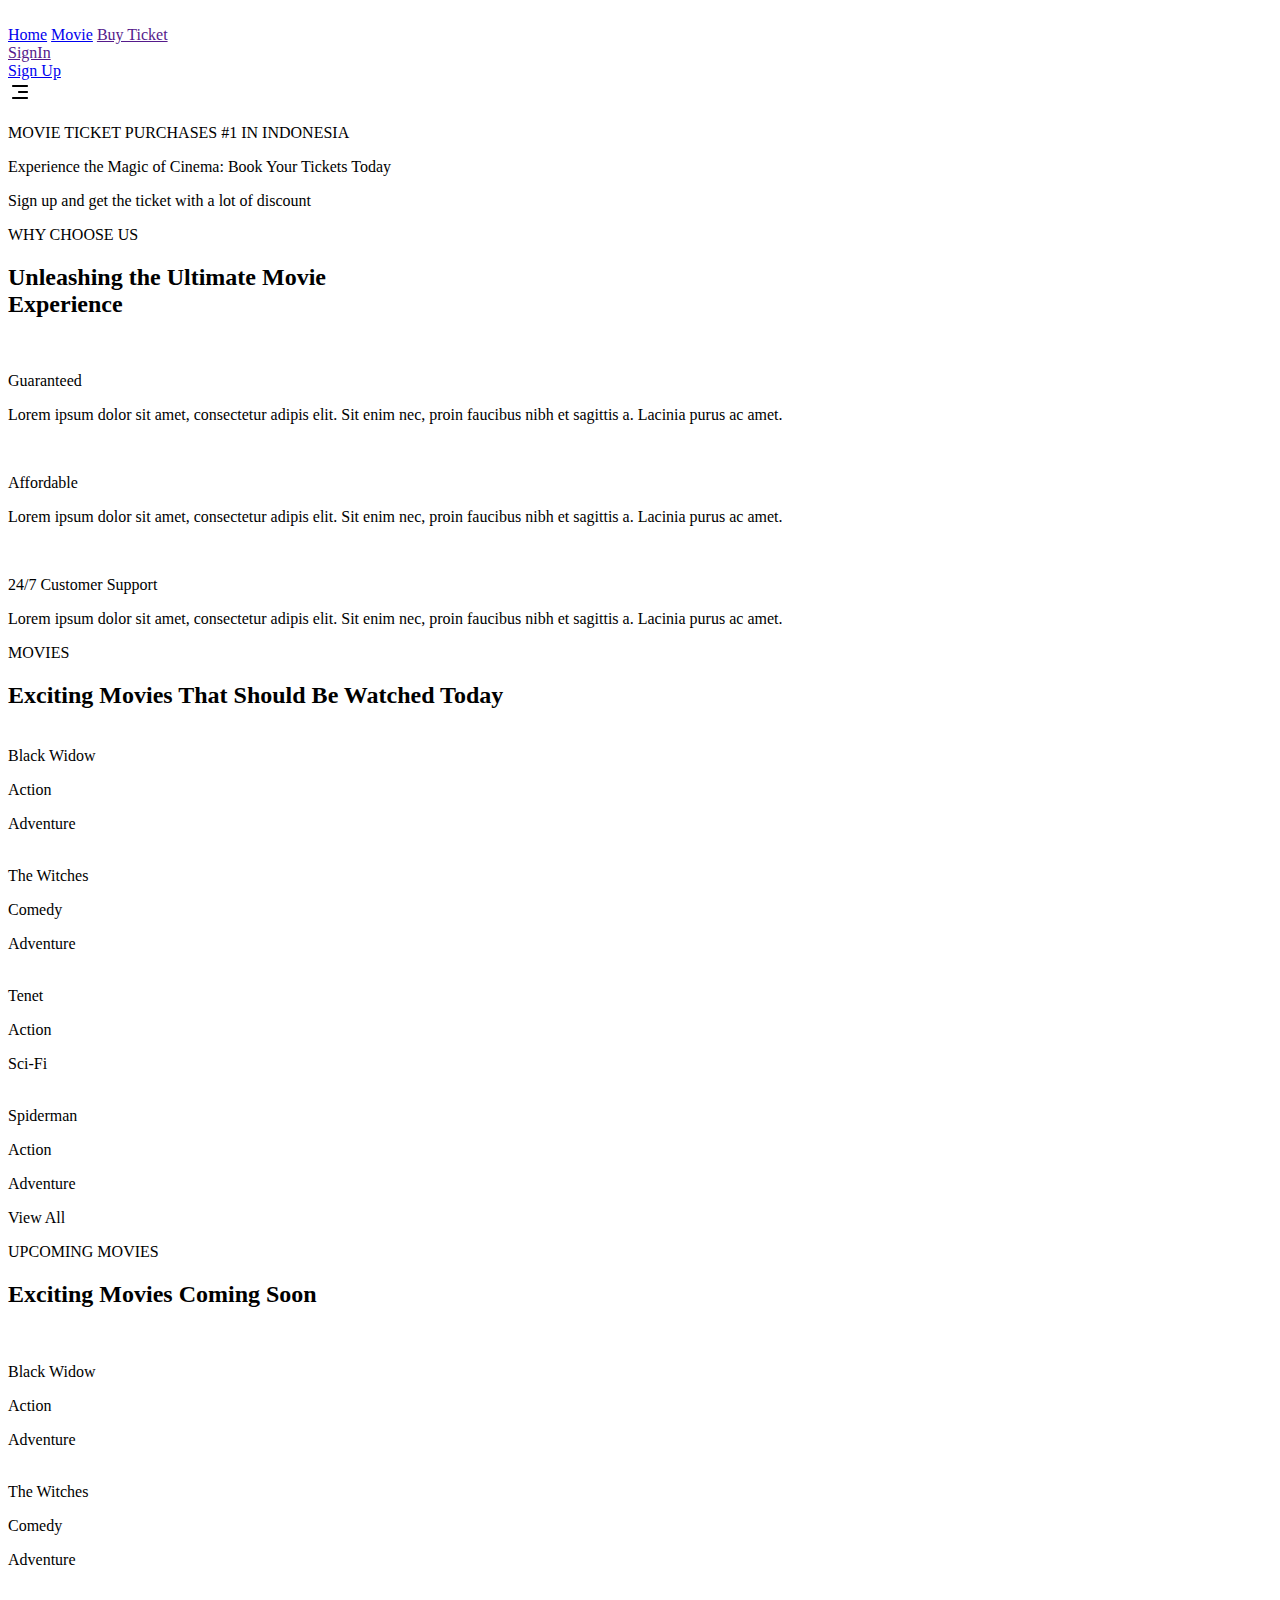
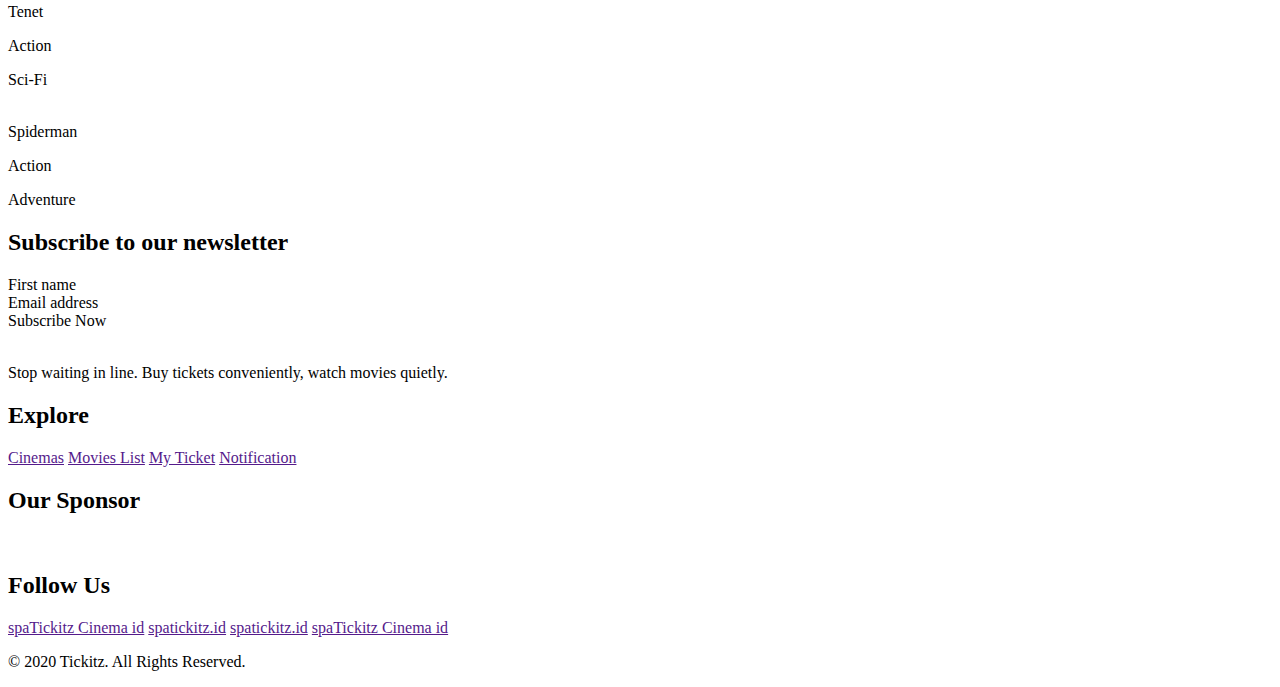
==== index.html @ 0baf14a9 "add: file index.html home page" ====
<!DOCTYPE html>
<html lang="en">
  <head>
    <meta charset="UTF-8" />
    <meta name="viewport" content="width=device-width, initial-scale=1.0" />
    <title>Home</title>

    <!-- google font -->
    <link rel="preconnect" href="https://fonts.googleapis.com" />
    <link rel="preconnect" href="https://fonts.gstatic.com" crossorigin />
    <link
      href="https://fonts.googleapis.com/css2?family=Mulish:ital,wght@0,200..1000;1,200..1000&display=swap"
      rel="stylesheet"
    />

    <!-- external css -->
    <link rel="stylesheet" href="./index.css" />
  </head>
  <body>
    <!-- NAVBAR SECTION START -->
    <nav>
      <a href="">
        <img src="./assets/svg/tickitz-1.svg" alt="" />
      </a>
      <div>
        <a href="index.html">Home</a>
        <a href="./src/movie-list.html">Movie</a>
        <a href="">Buy Ticket</a>
      </div>
      <div>
        <a href=""><div>SignIn</div></a>
        <a href="./src/register.html"><div>Sign Up</div></a>
      </div>
      <svg
        width="24"
        height="24"
        viewBox="0 0 24 24"
        fill="none"
        xmlns="http://www.w3.org/2000/svg"
      >
        <path
          d="M4 6C4 5.73478 4.10536 5.48043 4.29289 5.29289C4.48043 5.10536 4.73478 5 5 5H19C19.2652 5 19.5196 5.10536 19.7071 5.29289C19.8946 5.48043 20 5.73478 20 6C20 6.26522 19.8946 6.51957 19.7071 6.70711C19.5196 6.89464 19.2652 7 19 7H5C4.73478 7 4.48043 6.89464 4.29289 6.70711C4.10536 6.51957 4 6.26522 4 6Z"
          fill="black"
        />
        <path
          d="M4 18C4 17.7348 4.10536 17.4804 4.29289 17.2929C4.48043 17.1054 4.73478 17 5 17H19C19.2652 17 19.5196 17.1054 19.7071 17.2929C19.8946 17.4804 20 17.7348 20 18C20 18.2652 19.8946 18.5196 19.7071 18.7071C19.5196 18.8946 19.2652 19 19 19H5C4.73478 19 4.48043 18.8946 4.29289 18.7071C4.10536 18.5196 4 18.2652 4 18Z"
          fill="black"
        />
        <path
          d="M11 11C10.7348 11 10.4804 11.1054 10.2929 11.2929C10.1054 11.4804 10 11.7348 10 12C10 12.2652 10.1054 12.5196 10.2929 12.7071C10.4804 12.8946 10.7348 13 11 13H19C19.2652 13 19.5196 12.8946 19.7071 12.7071C19.8946 12.5196 20 12.2652 20 12C20 11.7348 19.8946 11.4804 19.7071 11.2929C19.5196 11.1054 19.2652 11 19 11H11Z"
          fill="black"
        />
      </svg>
    </nav>

    <!-- NAVBAR SECTION END -->

    <main>
      <!-- HERO SECTION START  -->
      <div class="hero-section">
        <div class="hero-caption">
          <p>MOVIE TICKET PURCHASES #1 IN INDONESIA</p>
          <p>Experience the Magic of Cinema: Book Your Tickets Today</p>
          <p>Sign up and get the ticket with a lot of discount</p>
        </div>
        <div class="hero-images">
          <div></div>
          <div></div>
          <div></div>
          <div></div>
        </div>
      </div>
      <!-- HERO SECTION END  -->

      <!-- WHY-CHOOSE-US SECTION START -->
      <div class="wcu-section">
        <p>WHY CHOOSE US</p>
        <h2>
          Unleashing the Ultimate Movie <br />
          Experience
        </h2>
        <div class="excess">
          <div>
            <img src="../assets/svg/excess-1.svg" alt="" />

            <p>Guaranteed</p>
            <p>
              Lorem ipsum dolor sit amet, consectetur adipis elit. Sit enim nec,
              proin faucibus nibh et sagittis a. Lacinia purus ac amet.
            </p>
          </div>

          <div>
            <img src="../assets/svg/excess-2.svg" alt="" />

            <p>Affordable</p>
            <p>
              Lorem ipsum dolor sit amet, consectetur adipis elit. Sit enim nec,
              proin faucibus nibh et sagittis a. Lacinia purus ac amet.
            </p>
          </div>

          <div>
            <img src="../assets/svg/excess-3.svg" alt="" />

            <p>24/7 Customer Support</p>
            <p>
              Lorem ipsum dolor sit amet, consectetur adipis elit. Sit enim nec,
              proin faucibus nibh et sagittis a. Lacinia purus ac amet.
            </p>
          </div>
        </div>
      </div>
      <!-- WHY-CHOOSE-US SECTION END -->

      <!-- MOVIES SECTION START -->
      <div class="movies">
        <p>MOVIES</p>
        <h2>Exciting Movies That Should Be Watched Today</h2>
        <div class="movie-list">
          <div>
            <img src="../assets/png/movie-h-1.png" alt="" />
            <div class="movie-title">Black Widow</div>
            <div class="genres">
              <p>Action</p>
              <p>Adventure</p>
            </div>
          </div>
          <div>
            <img src="../assets/png/movie-h-2.png" alt="" />
            <div class="movie-title">The Witches</div>
            <div class="genres">
              <p>Comedy</p>
              <p>Adventure</p>
            </div>
          </div>
          <div>
            <img src="../assets/png/movie-h-3.png" alt="" />
            <div class="movie-title">Tenet</div>
            <div class="genres">
              <p>Action</p>
              <p>Sci-Fi</p>
            </div>
          </div>
          <div>
            <img src="../assets/png/movie-h-4.png" alt="" />
            <div class="movie-title">Spiderman</div>
            <div class="genres">
              <p>Action</p>
              <p>Adventure</p>
            </div>
          </div>
        </div>
        <p>View All</p>
      </div>

      <!-- MOVIES SECTION END -->

      <!-- UPCOMING MOVIES START -->

      <div class="upcomin-movies">
        <p>UPCOMING MOVIES</p>
        <div>
          <h2>Exciting Movies Coming Soon</h2>
          <div>
            <img src="../assets/svg/arrow-left.svg" alt="" />
            <img src="../assets/svg/arrow-right.svg" alt="" />
          </div>
        </div>
        <div class="movie-list">
          <div>
            <img src="../assets/png/movie-h-1.png" alt="" />
            <div class="movie-title">Black Widow</div>
            <div class="genres">
              <p>Action</p>
              <p>Adventure</p>
            </div>
          </div>
          <div>
            <img src="../assets/png/movie-h-2.png" alt="" />
            <div class="movie-title">The Witches</div>
            <div class="genres">
              <p>Comedy</p>
              <p>Adventure</p>
            </div>
          </div>
          <div>
            <img src="../assets/png/movie-h-3.png" alt="" />
            <div class="movie-title">Tenet</div>
            <div class="genres">
              <p>Action</p>
              <p>Sci-Fi</p>
            </div>
          </div>
          <div>
            <img src="../assets/png/movie-h-4.png" alt="" />
            <div class="movie-title">Spiderman</div>
            <div class="genres">
              <p>Action</p>
              <p>Adventure</p>
            </div>
          </div>
        </div>
      </div>

      <!-- UPCOMING MOVIES END -->

      <!-- SEND-EMAIL START -->
      <div class="send-email">
        <h2>Subscribe to our newsletter</h2>
        <div class="email-form">
          <div>First name</div>
          <div>Email address</div>
          <div>Subscribe Now</div>
        </div>
      </div>
      <!-- SEND-EMAIL END -->

      <!-- FOOTER START  -->
      <footer>
        <div>
          <div>
            <a href="">
              <img src="../assets/svg/tickitz-1.svg" alt="" />
            </a>
            <p>
              Stop waiting in line. Buy tickets conveniently, watch movies
              quietly.
            </p>
          </div>

          <div>
            <h2>Explore</h2>
            <div>
            <a href="">Cinemas</a>
            <a href="">Movies List</a>
            <a href="">My Ticket</a>
            <a href="">Notification</a>
          </div>
          </div>

          <div>
            <h2>Our Sponsor</h2>
            <div>
              <img src="../assets/svg/ebv.id 2.svg" alt="" />
            <img src="../assets/svg/CineOne21 2.svg" alt="" />
            <img src="../assets/svg/hiflix 2.svg" alt="" />
            </div>
          </div>
          <div>
            <h2>Follow Us</h2>
            <div>
              <a href=""><img src="../assets/svg/eva_facebook-outline.svg" alt=""><span>spaTickitz Cinema id</span></a>
            <a href=""><img src="../assets/svg/bx_bxl-instagram.svg" alt=""><span>spatickitz.id</span></a>
            <a href=""><img src="../assets/svg/eva_twitter-outline.svg" alt=""><span>spatickitz.id</span></a>
            <a href=""><img src="../assets/svg/feather_youtube.svg" alt=""><span>spaTickitz Cinema id</span></a>
            </div>
          </div>
        </div>
        <p>
          © 2020 Tickitz. All Rights Reserved.
        </p>
      </footer>
      <!-- FOOTER END  -->
    </main>
  </body>
</html>
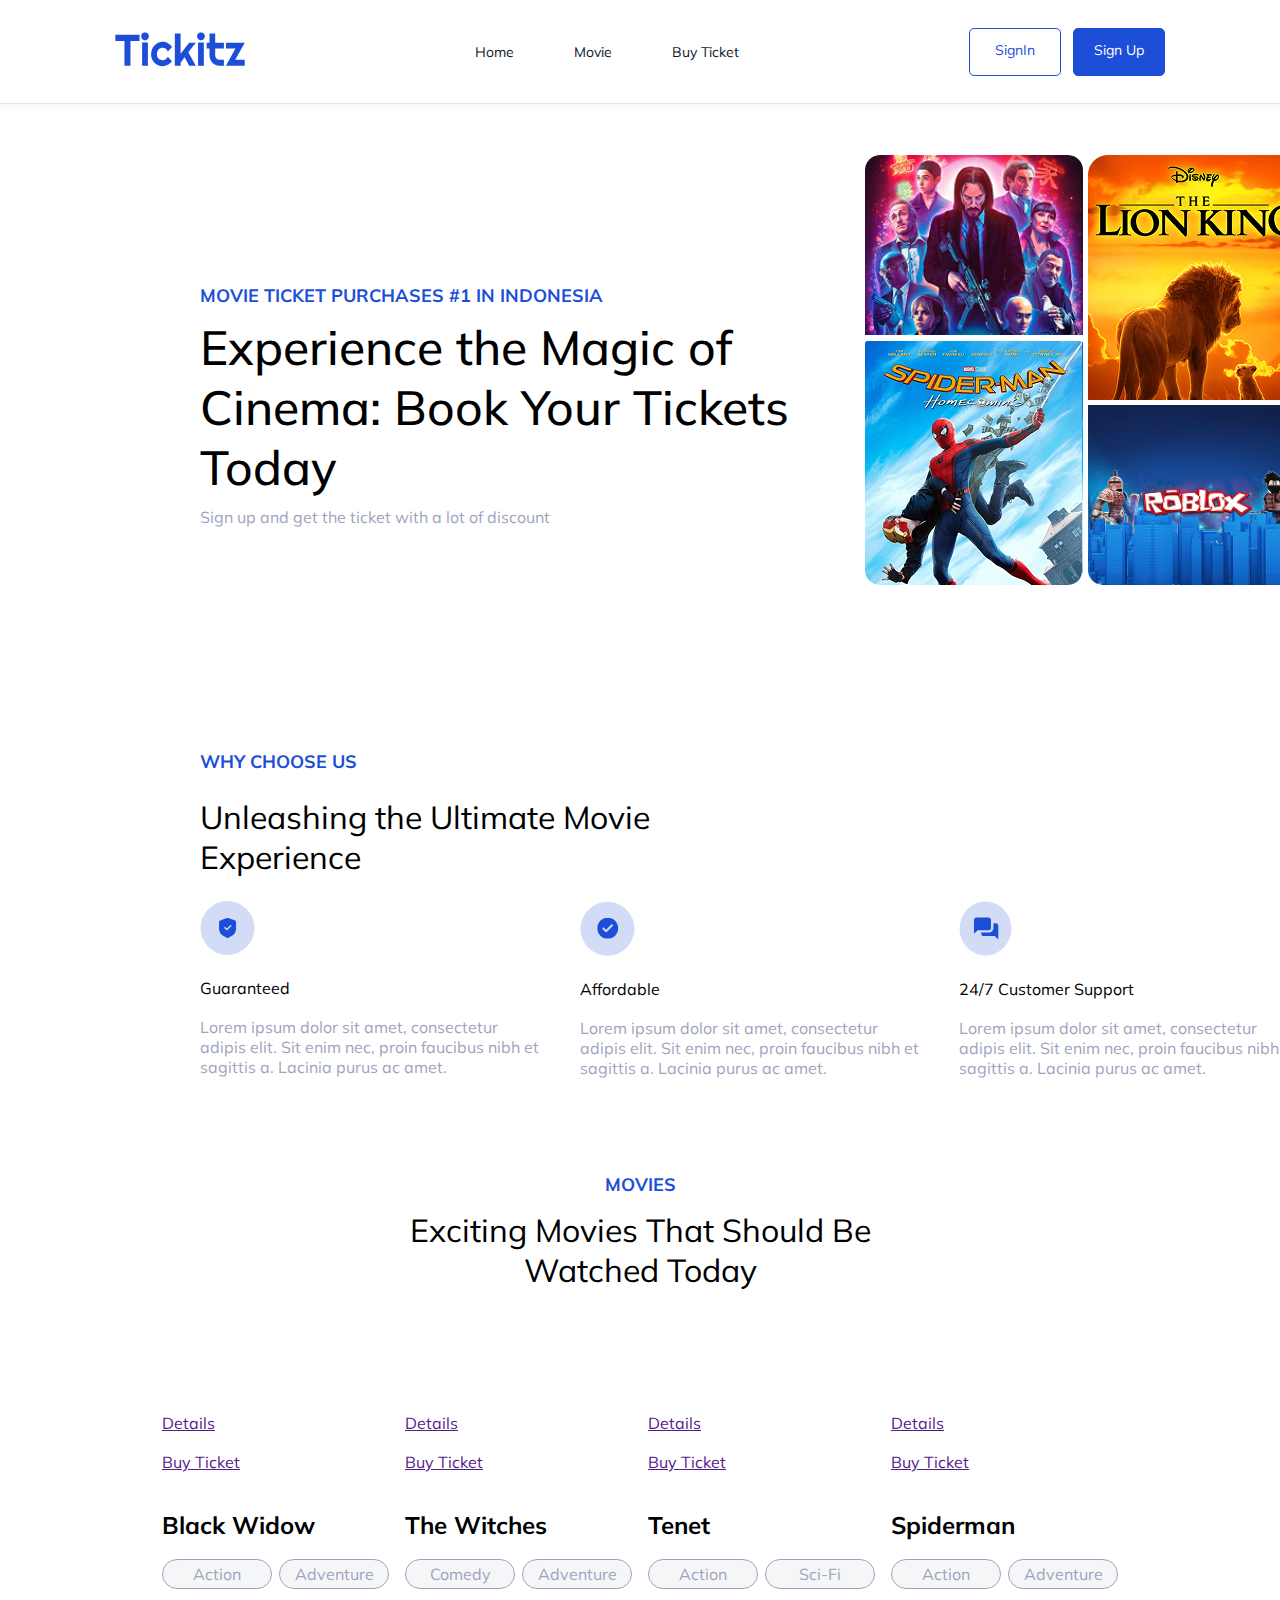
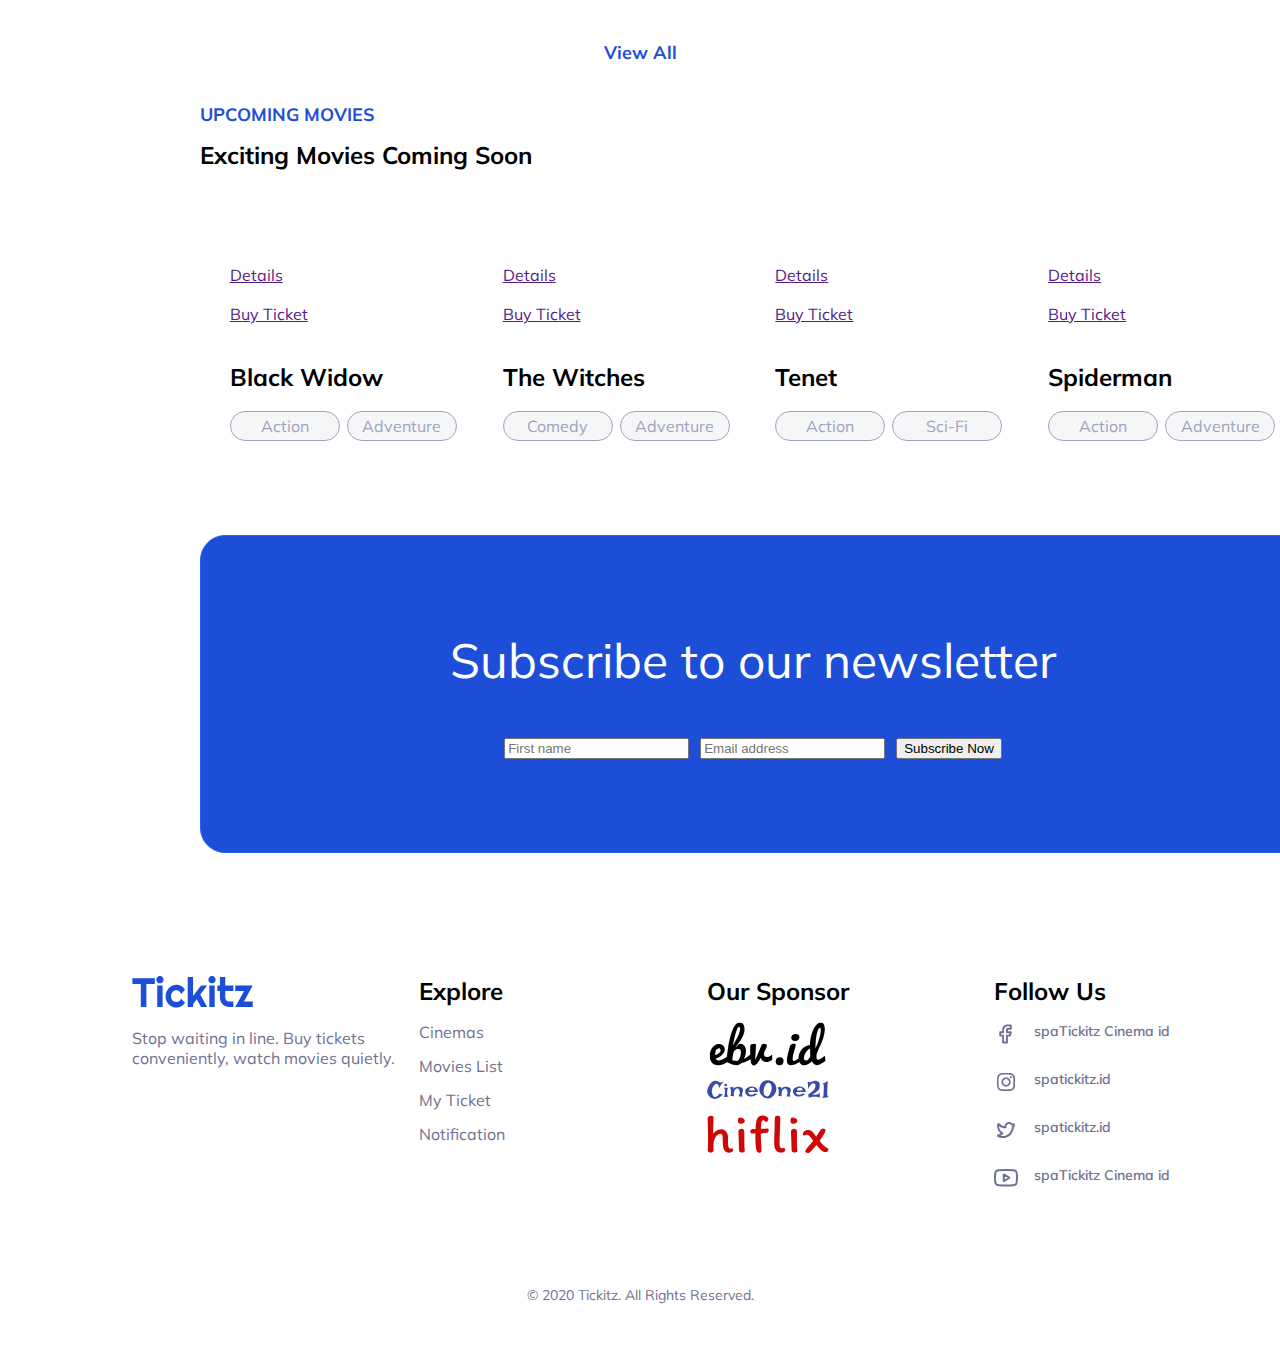
==== commit 799b104f: "Fixing: some poster and change flex to grid" ====
--- a/index.html
+++ b/index.html
@@ -117,39 +117,80 @@
       <div class="movies">
         <p>MOVIES</p>
         <h2>Exciting Movies That Should Be Watched Today</h2>
+
         <div class="movie-list">
-          <div>
-            <img src="../assets/png/movie-h-1.png" alt="" />
-            <div class="movie-title">Black Widow</div>
+          <div class="movie">
+            <div>
+              <div class="img">                
+                  <div class="detail">
+                    <div><a href="">Details</a></div>
+                    <div><a href="">Buy Ticket</a></div>
+                  </div>
+              </div>              
+            </div>
+            <div class="desc">
+              <div class="movie-title">Black Widow</div>
+              <div class="genres">
+                <p>Action</p>
+                <p>Adventure</p>
+              </div>
+            </div>
+          </div>
+
+          <div class="movie">
+            <div>
+              <div class="img">                
+                  <div class="detail">
+                    <div><a href="">Details</a></div>
+                    <div><a href="">Buy Ticket</a></div>
+                  </div>
+              </div>              
+            </div>
+            <div class="desc">
+              <div class="movie-title">The Witches</div>
+            <div class="genres">
+              <p>Comedy</p>
+              <p>Adventure</p>
+            </div>
+            </div>
+          </div>
+
+          <div class="movie">
+            <div>
+              <div class="img">                
+                  <div class="detail">
+                    <div><a href="">Details</a></div>
+                    <div><a href="">Buy Ticket</a></div>
+                  </div>
+              </div>              
+            </div>
+            <div class="desc">
+              <div class="movie-title">Tenet</div>
+            <div class="genres">
+              <p>Action</p>
+              <p>Sci-Fi</p>
+            </div>
+            </div>
+          </div>
+
+          <div class="movie">
+            <div>
+              <div class="img">                
+                  <div class="detail">
+                    <div><a href="">Details</a></div>
+                    <div><a href="">Buy Ticket</a></div>
+                  </div>
+              </div>              
+            </div>
+            <div class="desc">
+              <div class="movie-title">Spiderman</div>
             <div class="genres">
               <p>Action</p>
               <p>Adventure</p>
             </div>
-          </div>
-          <div>
-            <img src="../assets/png/movie-h-2.png" alt="" />
-            <div class="movie-title">The Witches</div>
-            <div class="genres">
-              <p>Comedy</p>
-              <p>Adventure</p>
-            </div>
-          </div>
-          <div>
-            <img src="../assets/png/movie-h-3.png" alt="" />
-            <div class="movie-title">Tenet</div>
-            <div class="genres">
-              <p>Action</p>
-              <p>Sci-Fi</p>
-            </div>
-          </div>
-          <div>
-            <img src="../assets/png/movie-h-4.png" alt="" />
-            <div class="movie-title">Spiderman</div>
-            <div class="genres">
-              <p>Action</p>
-              <p>Adventure</p>
-            </div>
-          </div>
+            </div>
+          </div>
+
         </div>
         <p>View All</p>
       </div>
@@ -162,44 +203,84 @@
         <p>UPCOMING MOVIES</p>
         <div>
           <h2>Exciting Movies Coming Soon</h2>
-          <div>
-            <img src="../assets/svg/arrow-left.svg" alt="" />
-            <img src="../assets/svg/arrow-right.svg" alt="" />
+          <div class="arrows">
+            <a href="" class="arrow"></a>
+            <a href="" class="arrow"></a>            
           </div>
         </div>
         <div class="movie-list">
-          <div>
-            <img src="../assets/png/movie-h-1.png" alt="" />
-            <div class="movie-title">Black Widow</div>
+          <div class="movie">
+            <div>
+              <div class="img">                
+                  <div class="detail">
+                    <div><a href="">Details</a></div>
+                    <div><a href="">Buy Ticket</a></div>
+                  </div>
+              </div>              
+            </div>
+            <div class="desc">
+              <div class="movie-title">Black Widow</div>
+              <div class="genres">
+                <p>Action</p>
+                <p>Adventure</p>
+              </div>
+            </div>
+          </div>
+
+          <div class="movie">
+            <div>
+              <div class="img">                
+                  <div class="detail">
+                    <div><a href="">Details</a></div>
+                    <div><a href="">Buy Ticket</a></div>
+                  </div>
+              </div>              
+            </div>
+            <div class="desc">
+              <div class="movie-title">The Witches</div>
+            <div class="genres">
+              <p>Comedy</p>
+              <p>Adventure</p>
+            </div>
+            </div>
+          </div>
+
+          <div class="movie">
+            <div>
+              <div class="img">                
+                  <div class="detail">
+                    <div><a href="">Details</a></div>
+                    <div><a href="">Buy Ticket</a></div>
+                  </div>
+              </div>              
+            </div>
+            <div class="desc">
+              <div class="movie-title">Tenet</div>
+            <div class="genres">
+              <p>Action</p>
+              <p>Sci-Fi</p>
+            </div>
+            </div>
+          </div>
+
+          <div class="movie">
+            <div>
+              <div class="img">                
+                  <div class="detail">
+                    <div><a href="">Details</a></div>
+                    <div><a href="">Buy Ticket</a></div>
+                  </div>
+              </div>              
+            </div>
+            <div class="desc">
+              <div class="movie-title">Spiderman</div>
             <div class="genres">
               <p>Action</p>
               <p>Adventure</p>
             </div>
-          </div>
-          <div>
-            <img src="../assets/png/movie-h-2.png" alt="" />
-            <div class="movie-title">The Witches</div>
-            <div class="genres">
-              <p>Comedy</p>
-              <p>Adventure</p>
-            </div>
-          </div>
-          <div>
-            <img src="../assets/png/movie-h-3.png" alt="" />
-            <div class="movie-title">Tenet</div>
-            <div class="genres">
-              <p>Action</p>
-              <p>Sci-Fi</p>
-            </div>
-          </div>
-          <div>
-            <img src="../assets/png/movie-h-4.png" alt="" />
-            <div class="movie-title">Spiderman</div>
-            <div class="genres">
-              <p>Action</p>
-              <p>Adventure</p>
-            </div>
-          </div>
+            </div>
+          </div>
+
         </div>
       </div>
 
@@ -208,11 +289,21 @@
       <!-- SEND-EMAIL START -->
       <div class="send-email">
         <h2>Subscribe to our newsletter</h2>
-        <div class="email-form">
-          <div>First name</div>
-          <div>Email address</div>
-          <div>Subscribe Now</div>
-        </div>
+        <form class="email-form">
+          <input
+            type="text"
+            id="fname"
+            name="firstname"
+            placeholder="First name"
+          />
+          <input
+            type="text"
+            id="email"
+            name="email"
+            placeholder="Email address"
+          />
+          <button type="submit">Subscribe Now</button>
+        </form>
       </div>
       <!-- SEND-EMAIL END -->
 
@@ -232,34 +323,49 @@
           <div>
             <h2>Explore</h2>
             <div>
-            <a href="">Cinemas</a>
-            <a href="">Movies List</a>
-            <a href="">My Ticket</a>
-            <a href="">Notification</a>
-          </div>
+              <a href="">Cinemas</a>
+              <a href="">Movies List</a>
+              <a href="">My Ticket</a>
+              <a href="">Notification</a>
+            </div>
           </div>
 
           <div>
             <h2>Our Sponsor</h2>
             <div>
               <img src="../assets/svg/ebv.id 2.svg" alt="" />
-            <img src="../assets/svg/CineOne21 2.svg" alt="" />
-            <img src="../assets/svg/hiflix 2.svg" alt="" />
+              <img src="../assets/svg/CineOne21 2.svg" alt="" />
+              <img src="../assets/svg/hiflix 2.svg" alt="" />
             </div>
           </div>
           <div>
             <h2>Follow Us</h2>
             <div>
-              <a href=""><img src="../assets/svg/eva_facebook-outline.svg" alt=""><span>spaTickitz Cinema id</span></a>
-            <a href=""><img src="../assets/svg/bx_bxl-instagram.svg" alt=""><span>spatickitz.id</span></a>
-            <a href=""><img src="../assets/svg/eva_twitter-outline.svg" alt=""><span>spatickitz.id</span></a>
-            <a href=""><img src="../assets/svg/feather_youtube.svg" alt=""><span>spaTickitz Cinema id</span></a>
-            </div>
-          </div>
-        </div>
-        <p>
-          © 2020 Tickitz. All Rights Reserved.
-        </p>
+              <a href=""
+                ><img
+                  src="../assets/svg/eva_facebook-outline.svg"
+                  alt=""
+                /><span>spaTickitz Cinema id</span></a
+              >
+              <a href=""
+                ><img src="../assets/svg/bx_bxl-instagram.svg" alt="" /><span
+                  >spatickitz.id</span
+                ></a
+              >
+              <a href=""
+                ><img src="../assets/svg/eva_twitter-outline.svg" alt="" /><span
+                  >spatickitz.id</span
+                ></a
+              >
+              <a href=""
+                ><img src="../assets/svg/feather_youtube.svg" alt="" /><span
+                  >spaTickitz Cinema id</span
+                ></a
+              >
+            </div>
+          </div>
+        </div>
+        <p>© 2020 Tickitz. All Rights Reserved.</p>
       </footer>
       <!-- FOOTER END  -->
     </main>
--- a/index.css
+++ b/index.css
@@ -0,0 +1,579 @@
+:root {
+  --primary-color: #1d4ed8;
+  --secondary-color: #a0a3bd;
+  --font-secondary : #6E7191;
+}
+
+* {
+  box-sizing: border-box;
+  margin: 0;
+}
+
+body {
+  font-family: "Mulish", serif;
+}
+
+nav {
+  display: flex;
+  font-size: 14px;
+  height: 104px;
+  padding: 27px 0;
+  justify-content: space-around;
+  border-bottom: 1px solid rgba(0, 0, 0, 0.1);
+  box-shadow: 0 4px 5px rgba(0, 0, 0, 0.03);
+  align-items: center;
+}
+
+nav > a > img {
+  width: 130px;
+  height: 51px;
+  left: 130px;
+}
+
+nav div:nth-of-type(1) {
+  display: flex;
+  justify-content: space-around;
+  gap: 60px;
+}
+
+nav div:nth-of-type(1) a {
+  text-decoration: none;
+  color: #0f172a;
+  font-weight: 400;
+}
+
+nav div:nth-of-type(2) {
+  display: flex;
+  gap: 12px;
+  align-items: center;
+  justify-content: center;
+}
+
+nav div:nth-of-type(2) a {
+  width: 92px;
+  height: 48px;
+
+  border-radius: 5px;
+  gap: 12px;
+  text-decoration: none;
+  padding: 12px;
+}
+
+nav div:nth-of-type(2) a:first-child {
+  color: var(--primary-color);
+  border: 1px solid var(--primary-color);
+}
+
+nav div:nth-of-type(2) a:nth-child(2) {
+  background-color: var(--primary-color);
+  color: #fff;
+  border: 1px solid var(--primary-color);
+}
+
+nav > svg {
+  display: none;
+}
+
+/* HERO SECTION */
+
+.hero-section {
+  display: flex;
+  margin-top: 51px;
+  justify-content: space-around;
+  align-items: center;
+  gap: 20px;
+  width: 1106px;
+  margin-left: 200px;
+}
+
+.hero-section .hero-caption {
+  display: flex;
+  flex-direction: column;
+  gap: 10px;
+}
+
+.hero-section .hero-caption p:nth-child(1) {
+  font-size: 18px;
+  color: var(--primary-color);
+  font-weight: 700;
+}
+
+.hero-section .hero-caption p:nth-child(2) {
+  font-size: 48px;
+  font-weight: 500;
+}
+
+.hero-section .hero-caption p:nth-child(3) {
+  font-size: 16px;
+  font-weight: 400;
+  color: var(--secondary-color);
+}
+
+.hero-section .hero-images {
+  display: grid;
+  grid-template-columns: 218px 218px;
+  grid-template-rows: 180px 60px 180px;
+  grid-template-areas:
+    "a b"
+    "c b"
+    "c d";
+  gap: 5px;
+  height: 500px;
+  /* width: 448px; */
+}
+
+.hero-section .hero-images div:nth-child(1) {
+  background: url("./assets/imgs/Rectangle\ 35.jpg");
+  background-position: center;
+  background-repeat: no-repeat;
+  background-size: cover;  
+  grid-area: a;
+  border-radius: 15px 15px 0 0;  
+}
+
+.hero-section .hero-images div:nth-child(2) {
+  background: url('./assets/imgs/Rectangle\ 36.jpg');
+  grid-area: b;
+  border-radius: 15px 15px 0 0;  
+}
+
+.hero-section .hero-images div:nth-child(3) {
+  background: url('./assets/imgs/Rectangle\ 37.jpg');
+  grid-area: c;
+  border-radius: 0 0 15px 15px;  
+}
+
+.hero-section .hero-images div:nth-child(4) {
+  background: url('./assets/imgs/Rectangle\ 38.jpg');
+  background-position: center;
+  background-repeat: no-repeat;
+  background-size: cover;
+  grid-area: d;
+  border-radius: 0 0 15px 15px;  
+}
+
+/* WCU SECTION */
+
+.wcu-section {
+  display: flex;
+  flex-direction: column;
+  gap: 24px;
+  margin: 95px 0 95px 200px;
+  width: 1105px;
+}
+
+.wcu-section .excess {
+  display: flex;
+  gap: 34px;
+  text-align: left;
+}
+
+.wcu-section .excess p {
+  margin-top: 19px;
+}
+
+.wcu-section > p {
+  font-size: 18px;
+  color: var(--primary-color);
+  font-weight: 700;
+}
+
+.wcu-section > h2 {
+  font-size: 32px;
+  font-weight: 400;
+}
+
+.wcu-section p:nth-of-type(2) {
+  color: var(--secondary-color);
+  font-weight: 400;
+  font-size: 16px;
+}
+
+/* MOVIES */
+
+.movies {
+  display: flex;
+  flex-direction: column;
+  align-items: center;
+  margin-bottom: 39px;  
+}
+
+.movies p:nth-child(1),
+.upcomin-movies p:nth-child(1) {
+  margin-bottom: 14px;
+  font-size: 18px;
+  font-weight: 700;
+  color: var(--primary-color);
+}
+
+.movies > h2 {
+  font-size: 32px;
+  font-weight: 400;
+  text-align: center;
+  width: 545px;
+  margin-bottom: 28px;
+}
+
+.movies p:nth-child(4) {
+  color: var(--primary-color);
+  font-size: 18px;
+  font-weight: 700;
+  margin-top: 38px;
+}
+
+.movies .movie-list,
+.upcomin-movies .movie-list {
+  display: flex;
+  gap: 16px;
+  justify-content: space-evenly;
+}
+
+.movies .movie-list div,
+.upcomin-movies .movie-list div {
+  padding-top: 19px;
+}
+
+.movies .movie-list img {
+  width: 264px;
+  height: 405px;
+}
+
+.movies .movie-list .movie-title,
+.upcomin-movies .movie-list .movie-title {
+  font-size: 24px;
+  font-weight: 700;
+}
+
+.movies .movie-list .genres,
+.upcomin-movies .movie-list .genres {
+  display: flex;
+  gap: 7px;
+}
+
+.movies .movie-list .genres p,
+.upcomin-movies .movie-list .genres p {
+  display: flex;
+  align-items: center;
+  justify-content: center;
+  border: 1px solid var(--secondary-color);
+  border-radius: 25px;
+  background-color: rgba(160, 163, 189, 0.1);
+  font-size: 16px;
+  font-weight: 400;
+  color: var(--secondary-color);
+  height: 30px;
+  width: 110px;
+}
+
+/* UPCOMING MOVIES */
+
+.upcomin-movies {
+  display: flex;
+  flex-direction: column;
+  align-items: flex-start;
+  margin-left: 200px;
+}
+
+.upcomin-movies p:nth-child(1) {
+  margin-bottom: 14px;
+  font-size: 18px;
+  font-weight: 700;
+  color: var(--primary-color);
+  /* align-self: flex-start; */
+}
+
+.upcomin-movies > h2 {
+  font-size: 32px;
+  font-weight: 400;
+  text-align: left;
+  margin-bottom: 28px;
+}
+
+.upcomin-movies > div {
+  width: 1105px;
+  display: flex;
+  justify-content: space-between;
+}
+
+.upcomin-movies > div img {
+  align-self: flex-end;
+}
+
+/* SEND EMAIL SECTION */
+.send-email {
+  display: flex;
+  flex-direction: column;
+  align-items: center;
+  justify-content: center;
+  gap: 48px;
+  background-color: var(--primary-color);
+  width: 1106px;
+  height: 318px;
+  margin-top: 80px;
+  margin-left: 200px;
+  border: 1px solid #2563eb;
+  border-radius: 25px;
+}
+
+.send-email > h2 {
+  font-size: 48px;
+  font-weight: 400;
+  color: #fff;
+}
+
+.send-email .email-form {
+  display: flex;
+  gap: 11px;
+}
+
+.send-email .email-form div {
+  border: 1px solid #fff;
+  border-radius: 10px;
+  width: 230px;
+  height: 60px;
+  text-align: center;
+  display: flex;
+  justify-content: center;
+  align-items: center;
+  color: #fff;
+}
+
+.send-email .email-form div:nth-child(1):hover,
+.send-email .email-form div:nth-child(2):hover{
+  cursor: text;
+}
+
+.send-email .email-form div:nth-child(3):hover{
+  cursor: pointer;
+}
+
+
+.send-email .email-form div:last-child {
+  border: 1px solid var(--primary-color);
+  background-color: #fff;
+  color: var(--primary-color);
+}
+
+/* FOOTER */
+footer {
+  margin-top: 28px;
+}
+
+footer > div {
+  display: flex;
+  align-items: start;
+  justify-content: space-around;
+  margin-left: 130px;
+  margin-bottom: 45px;
+}
+
+footer > div > div {
+  width: 285;
+  flex-direction: column;
+  margin-top: 95px;
+  display: flex;
+  width: 284px;
+  gap: 16px;
+}
+
+footer > div > div p {
+  color: var(--font-secondary);
+}
+
+footer > div div:nth-child(2) div{
+display: flex;
+flex-direction: column;
+gap: 14px;
+}
+
+footer > div div:nth-child(2) a{
+text-decoration: none;
+color: var(--font-secondary);
+}
+
+footer > div div:nth-child(3) div{
+  display: flex;
+  flex-direction: column;
+}
+
+footer > div div:nth-child(3) > div img:nth-of-type(1) {
+  width: 122px;
+  height: 45px;
+}
+
+footer > div div:nth-child(3) > div img:nth-of-type(2) {
+  width: 122px;
+  height: 45px;
+}
+
+footer > div div:nth-child(3) > div img:nth-of-type(3) {
+  width: 122px;
+  height: 45px;
+}
+
+footer > div div:nth-child(4) > div {
+  display: flex;
+  flex-direction: column;
+  gap: 24px;
+}
+
+footer > div div:nth-child(4) a {
+  display: flex;
+  gap: 16px;
+  text-decoration: none;
+  font-size: 14px;
+  font-weight: 600;
+  color: var(--font-secondary);
+  ;
+}
+
+footer > div div:nth-child(4) a img {
+  width: 24px;
+  height: 24px;
+}
+
+footer > p {
+  text-align: center;
+  padding: 51px;
+  font-size: 14px;
+  font-weight: 400;
+  color: var(--font-secondary);
+}
+
+/*
+
+MEDIA QUERRY
+
+*/
+
+@media (max-width: 480px) {
+  /* NAV SECTION */
+
+  nav {
+    padding: 24px;
+    align-items: center;
+    justify-content: space-between;
+  }
+  nav > a > img {
+    width: 120px;
+    height: 31px;
+  }
+
+  nav div:nth-child(2),
+  nav div:nth-child(3) {
+    display: none;
+  }
+
+  nav > svg {
+    display: block;
+  }
+
+  /* HERO SECTION` */
+
+  .hero-section {
+    margin-left: 80px;
+    padding-top: 49px;
+    flex-direction: column;
+    gap: 19px;
+    text-align: center;
+    width: 327px;
+  }
+
+  .hero-section .hero-images {
+    height: auto;
+    justify-content: center;
+  }
+
+  /* WCU SECTION */
+  .wcu-section {
+    text-align: center;
+    width: 327px;
+    margin-left: 80px;
+  }
+
+  .wcu-section .excess {
+    flex-direction: column;
+    text-align: center;
+  }
+
+  .wcu-section .excess img {
+    height: 54px;
+    width: 54px;
+  }
+
+  /* MOVIE LIST */
+
+  .movies > h2{
+    width: 327px;
+  }
+
+  .movies,
+  .upcomin-movies {
+    width: 327px;
+    margin-left: 80px;
+  }
+
+  .movies .movie-list,
+  .upcomin-movies .movie-list {
+    flex-wrap: nowrap;
+    align-items: start;
+    width: 327px;
+  }
+
+  /* SEND EMAIL SECTION */
+
+  .send-email {
+    width: 327px;
+    margin-left: 80px;
+    height: 540px;
+    padding: 36px;
+  }
+
+  .send-email > h2 {
+    text-align: center;
+    font-size: 32px;
+  }
+
+  .send-email .email-form {
+    flex-direction: column;
+  }
+ 
+/* FOOTER SECTION */
+
+  footer > div {
+    flex-direction: column;
+    margin-left: 80px;
+  }
+
+  
+
+  footer > div div:nth-child(3) div{
+  flex-direction: row;
+  gap: 24px;
+  }
+
+  footer > div div:nth-child(3) > div img:nth-of-type(1) {
+    width: 81px;
+    height: 30px;
+  }
+  
+  footer > div div:nth-child(3) > div img:nth-of-type(2) {
+    width: 81px;
+    height: 30px;
+  }
+  
+  footer > div div:nth-child(3) > div img:nth-of-type(3) {
+    width: 81px;
+    height: 30px;
+  }
+
+  footer > div div:nth-child(4) > div {
+    flex-direction: row;
+    gap: 32px;
+  }
+
+  footer > div div:nth-child(4) span {
+    display: none;
+  }
+  
+}
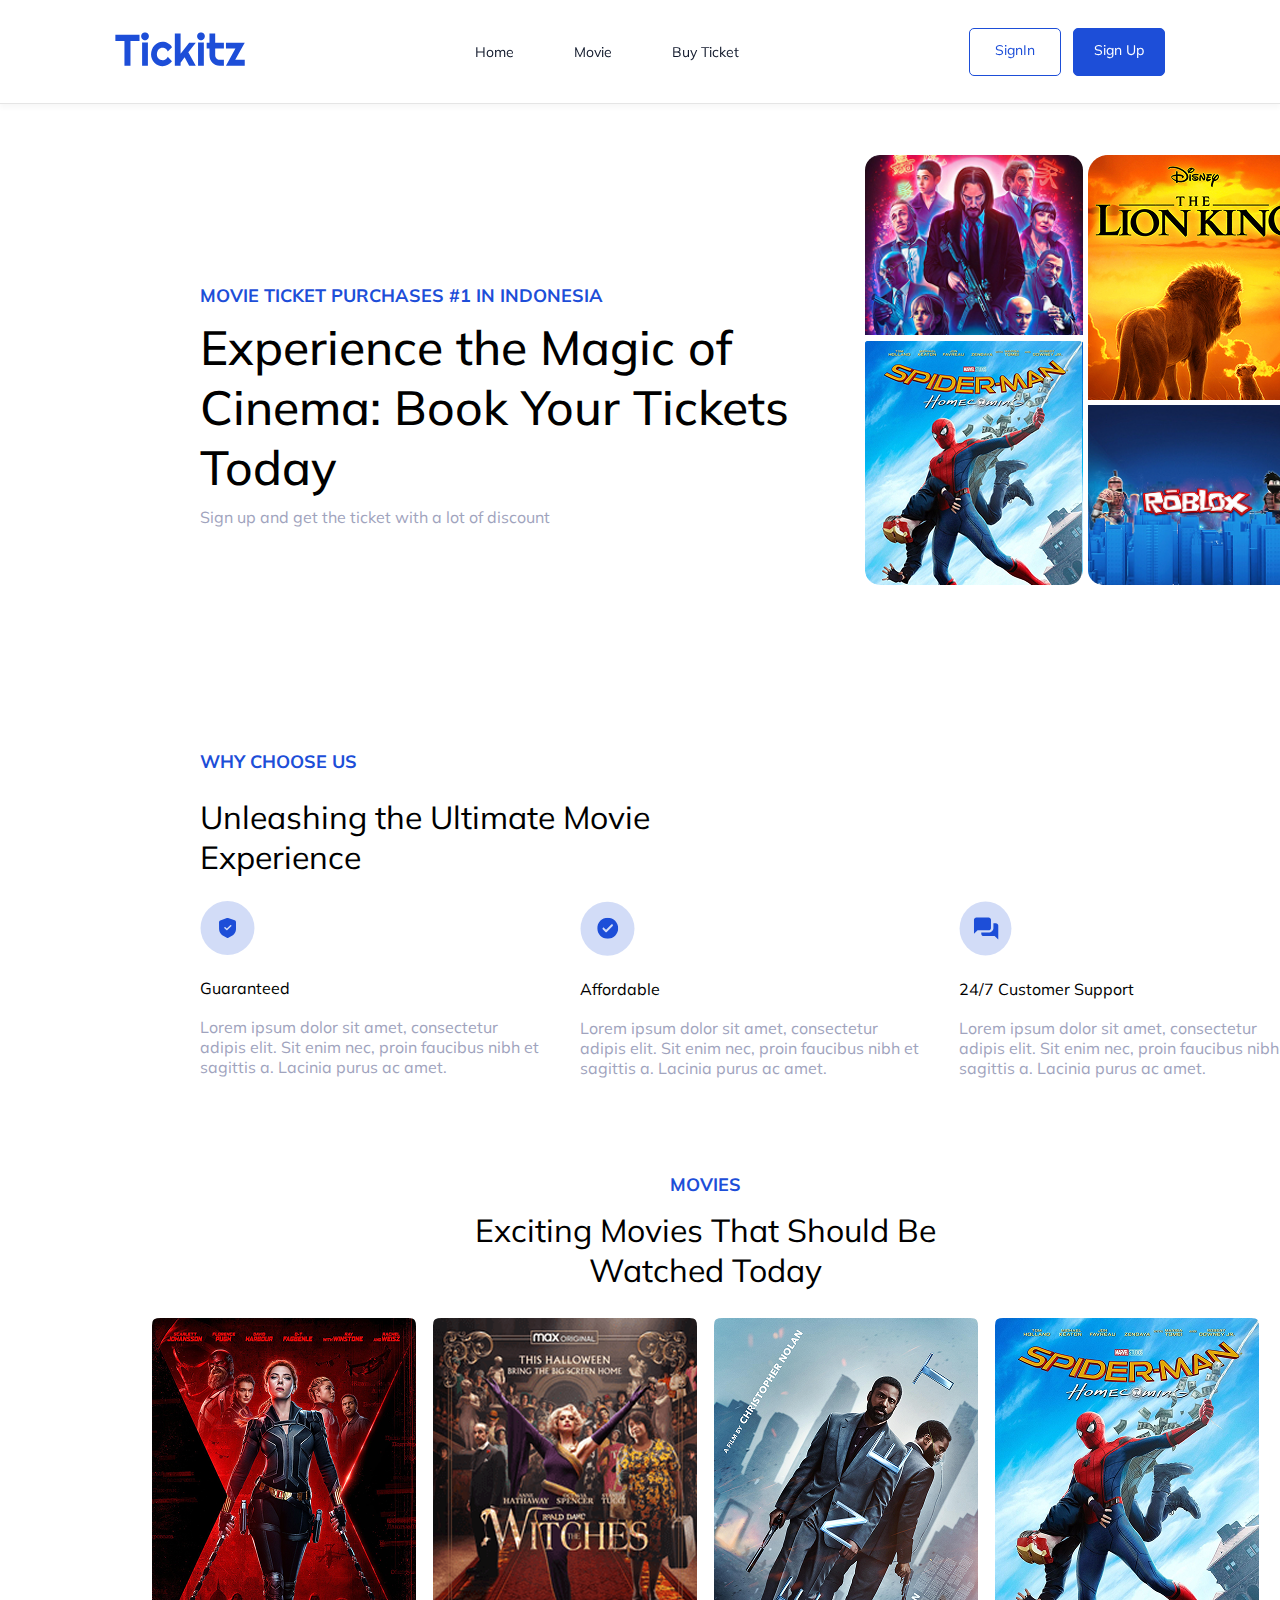
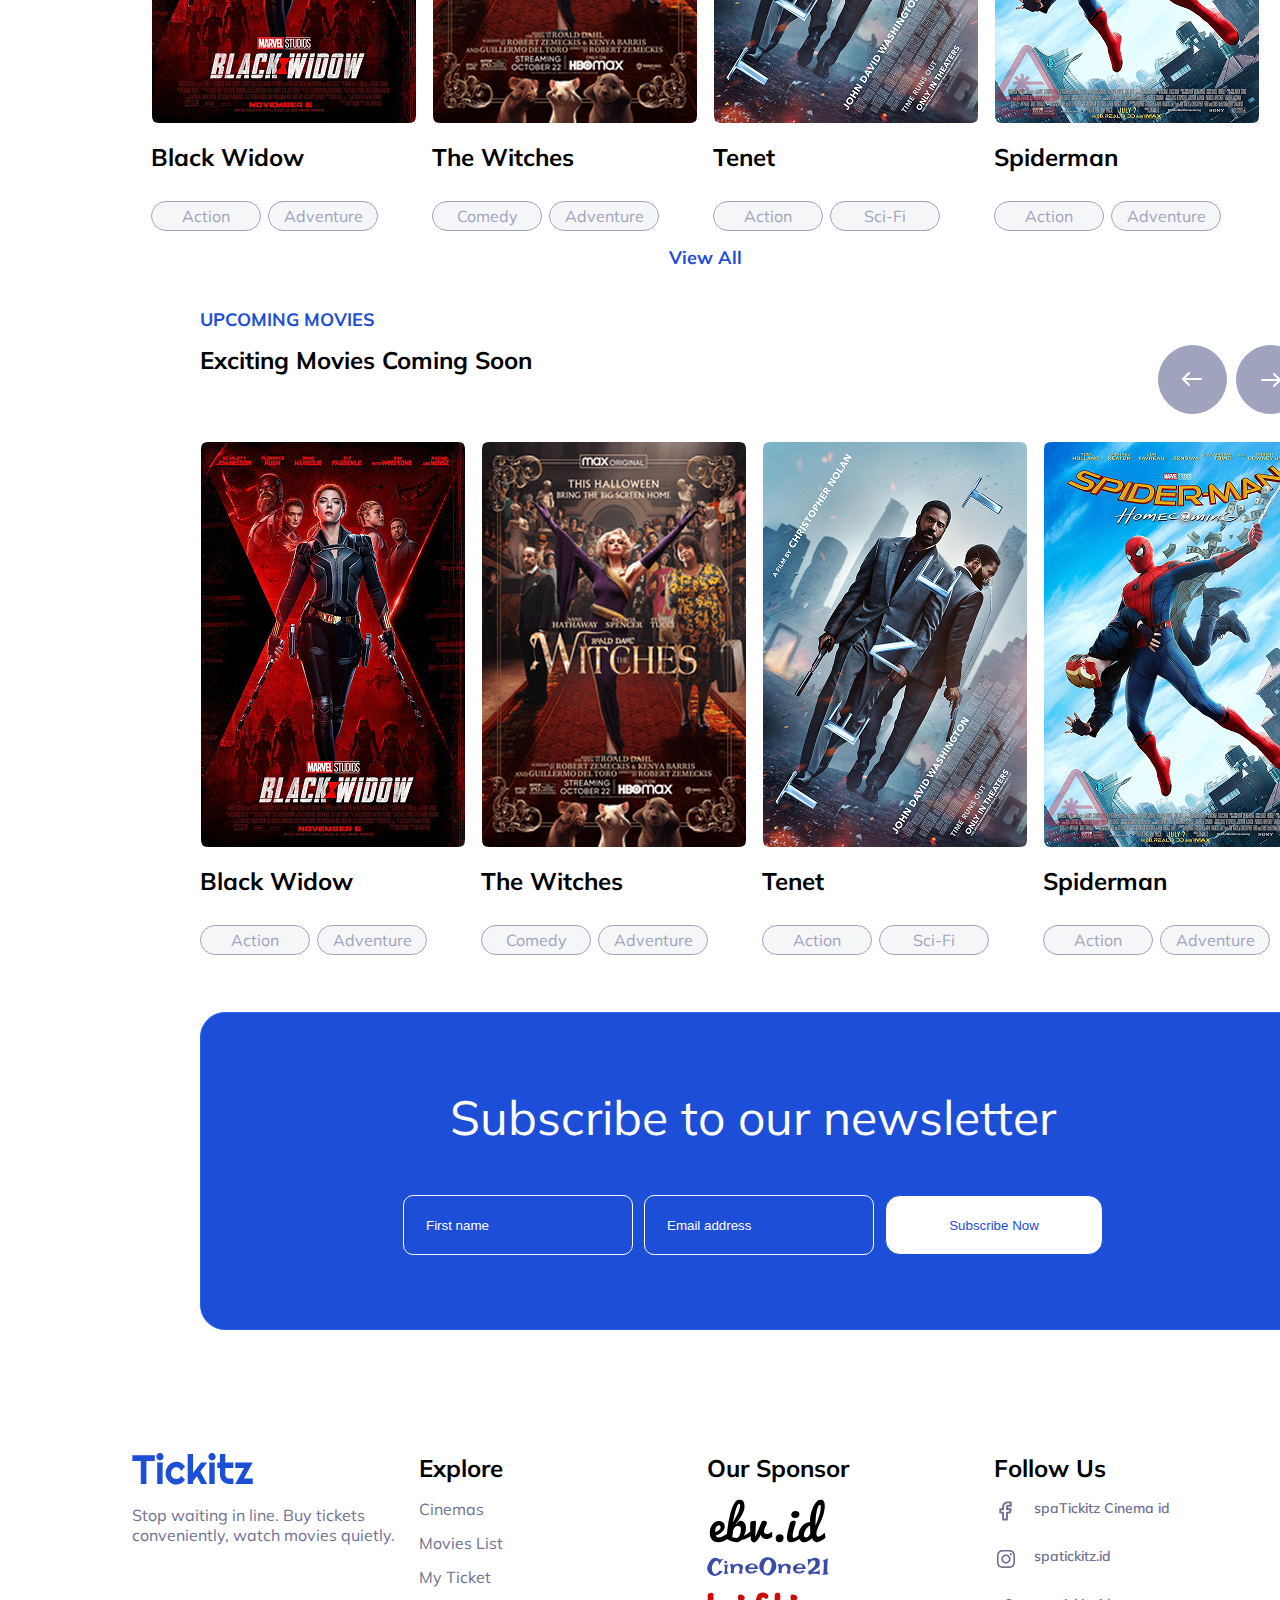
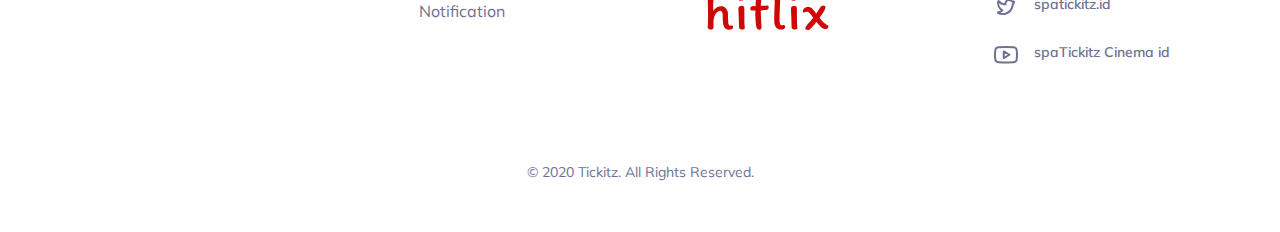
==== commit b04b547c: "add: burger menu display in navbar section" ====
--- a/index.html
+++ b/index.html
@@ -31,26 +31,13 @@
         <a href=""><div>SignIn</div></a>
         <a href="./src/register.html"><div>Sign Up</div></a>
       </div>
-      <svg
-        width="24"
-        height="24"
-        viewBox="0 0 24 24"
-        fill="none"
-        xmlns="http://www.w3.org/2000/svg"
-      >
-        <path
-          d="M4 6C4 5.73478 4.10536 5.48043 4.29289 5.29289C4.48043 5.10536 4.73478 5 5 5H19C19.2652 5 19.5196 5.10536 19.7071 5.29289C19.8946 5.48043 20 5.73478 20 6C20 6.26522 19.8946 6.51957 19.7071 6.70711C19.5196 6.89464 19.2652 7 19 7H5C4.73478 7 4.48043 6.89464 4.29289 6.70711C4.10536 6.51957 4 6.26522 4 6Z"
-          fill="black"
-        />
-        <path
-          d="M4 18C4 17.7348 4.10536 17.4804 4.29289 17.2929C4.48043 17.1054 4.73478 17 5 17H19C19.2652 17 19.5196 17.1054 19.7071 17.2929C19.8946 17.4804 20 17.7348 20 18C20 18.2652 19.8946 18.5196 19.7071 18.7071C19.5196 18.8946 19.2652 19 19 19H5C4.73478 19 4.48043 18.8946 4.29289 18.7071C4.10536 18.5196 4 18.2652 4 18Z"
-          fill="black"
-        />
-        <path
-          d="M11 11C10.7348 11 10.4804 11.1054 10.2929 11.2929C10.1054 11.4804 10 11.7348 10 12C10 12.2652 10.1054 12.5196 10.2929 12.7071C10.4804 12.8946 10.7348 13 11 13H19C19.2652 13 19.5196 12.8946 19.7071 12.7071C19.8946 12.5196 20 12.2652 20 12C20 11.7348 19.8946 11.4804 19.7071 11.2929C19.5196 11.1054 19.2652 11 19 11H11Z"
-          fill="black"
-        />
-      </svg>
+      
+      <div class="burger-menu">
+        <div class="line"></div>
+        <div class="line"></div>
+        <div class="line"></div>
+      </div>
+
     </nav>
 
     <!-- NAVBAR SECTION END -->
--- a/index.css
+++ b/index.css
@@ -1,7 +1,7 @@
 :root {
   --primary-color: #1d4ed8;
   --secondary-color: #a0a3bd;
-  --font-secondary : #6E7191;
+  --font-secondary: #6e7191;
 }
 
 * {
@@ -15,13 +15,19 @@
 
 nav {
   display: flex;
+  width: 100%;
   font-size: 14px;
+  position: sticky;
+  z-index: 99;
+  top: 0;
   height: 104px;
+  width: auto;
   padding: 27px 0;
   justify-content: space-around;
   border-bottom: 1px solid rgba(0, 0, 0, 0.1);
   box-shadow: 0 4px 5px rgba(0, 0, 0, 0.03);
   align-items: center;
+  background: #fff;
 }
 
 nav > a > img {
@@ -71,6 +77,10 @@
 }
 
 nav > svg {
+  display: none;
+}
+
+nav .burger-menu {
   display: none;
 }
 
@@ -126,30 +136,30 @@
   background: url("./assets/imgs/Rectangle\ 35.jpg");
   background-position: center;
   background-repeat: no-repeat;
-  background-size: cover;  
+  background-size: cover;
   grid-area: a;
-  border-radius: 15px 15px 0 0;  
+  border-radius: 15px 15px 0 0;
 }
 
 .hero-section .hero-images div:nth-child(2) {
-  background: url('./assets/imgs/Rectangle\ 36.jpg');
+  background: url("./assets/imgs/Rectangle\ 36.jpg");
   grid-area: b;
-  border-radius: 15px 15px 0 0;  
+  border-radius: 15px 15px 0 0;
 }
 
 .hero-section .hero-images div:nth-child(3) {
-  background: url('./assets/imgs/Rectangle\ 37.jpg');
+  background: url("./assets/imgs/Rectangle\ 37.jpg");
   grid-area: c;
-  border-radius: 0 0 15px 15px;  
+  border-radius: 0 0 15px 15px;
 }
 
 .hero-section .hero-images div:nth-child(4) {
-  background: url('./assets/imgs/Rectangle\ 38.jpg');
+  background: url("./assets/imgs/Rectangle\ 38.jpg");
   background-position: center;
   background-repeat: no-repeat;
   background-size: cover;
   grid-area: d;
-  border-radius: 0 0 15px 15px;  
+  border-radius: 0 0 15px 15px;
 }
 
 /* WCU SECTION */
@@ -195,10 +205,213 @@
   display: flex;
   flex-direction: column;
   align-items: center;
-  margin-bottom: 39px;  
-}
-
-.movies p:nth-child(1),
+  margin-bottom: 39px;
+  margin-left: 130px;
+}
+
+.movies p:nth-child(1) {
+  margin-bottom: 14px;
+  font-size: 18px;
+  font-weight: 700;
+  color: var(--primary-color);
+}
+
+.movies > h2 {
+  font-size: 32px;
+  font-weight: 400;
+  text-align: center;
+  width: 545px;
+  margin-bottom: 28px;
+}
+
+.movies p:nth-child(4) {
+  color: var(--primary-color);
+  font-size: 18px;
+  font-weight: 700;
+  margin-top: 38px;
+}
+
+.movies .movie-list,
+.upcomin-movies .movie-list {
+  display: grid;
+  grid-template-columns: 265px 265px 265px 265px;
+  grid-template-rows: 490px;
+  grid-template-areas: "M1 M2 M3 M4";
+  gap: 16px;
+}
+
+.movies .movie-list .movie > div,
+.upcomin-movies .movie-list .movie > div {
+  display: flex;
+  align-items: center;
+  justify-content: center;
+}
+
+.movies .movie-list .movie:nth-child(1),
+.upcomin-movies .movie-list .movie:nth-child(1) {
+  grid-area: M1;
+}
+
+.movies .movie-list .movie:nth-child(2),
+.upcomin-movies .movie-list .movie:nth-child(2) {
+  grid-area: M2;
+}
+
+.movies .movie-list .movie:nth-child(2),
+.upcomin-movies .movie-list .movie:nth-child(2) {
+  grid-area: M2;
+}
+
+.movies .movie-list .movie:nth-child(3),
+.upcomin-movies .movie-list .movie:nth-child(3) {
+  grid-area: M3;
+}
+
+.movies .movie-list .movie:nth-child(4),
+.upcomin-movies .movie-list .movie:nth-child(4) {
+  grid-area: M4;
+}
+
+.movies .movie-list .desc,
+.upcomin-movies .movie-list .desc {
+  margin-top: 19px;
+}
+
+.movies .movie-list .img,
+.upcomin-movies .movie-list .img {
+  position: relative;
+  display: flex;
+  align-items: center;
+  justify-content: center;
+  width: 264px;
+  height: 405px;
+}
+
+.movies .movie-list .movie:nth-child(1) .img,
+.upcomin-movies .movie-list .movie:nth-child(1) .img {
+  background: url("./assets/png/movie-h-1.png");
+}
+
+.movies .movie-list .movie:nth-child(2) .img,
+.upcomin-movies .movie-list .movie:nth-child(2) .img {
+  background: url("./assets/png/movie-h-2.png");
+}
+
+.movies .movie-list .movie:nth-child(3) .img,
+.upcomin-movies .movie-list .movie:nth-child(3) .img {
+  background: url("./assets/png/movie-h-3.png");
+}
+
+.movies .movie-list .movie:nth-child(4) .img,
+.upcomin-movies .movie-list .movie:nth-child(4) .img {
+  background: url("./assets/png/movie-h-4.png");
+}
+
+.movies .movie .detail,
+.upcomin-movies .movie .detail {
+  visibility: hidden;
+  position: absolute;
+  display: flex;
+  align-items: center;
+  justify-content: center;
+  flex-direction: column;
+  gap: 12px;
+}
+
+.movies .movie .detail div,
+.upcomin-movies .movie .detail div {
+  width: 188px;
+  height: 48px;
+  border: 1px solid var(--primary-color);
+  border-radius: 5px;
+  display: flex;
+  justify-content: center;
+  align-items: center;
+}
+
+.movies .movie > div .img:hover,
+.upcomin-movies .movie > div .img:hover {
+  scale: 1.1;
+}
+
+.movies .movie .img:hover .detail,
+.upcomin-movies .movie .img:hover .detail {
+  visibility: visible;
+}
+
+.movies .movie-list .img::before,
+.upcomin-movies .movie-list .img::before {
+  visibility: hidden;
+  content: "";
+  position: absolute;
+  inset: 0;
+  background-color: rgba(0, 0, 0, 0.5);
+}
+
+.movies .movie-list .img:hover::before,
+.upcomin-movies .movie-list .img:hover::before {
+  visibility: visible;
+}
+
+.movies .movie .detail div:hover,
+.upcomin-movies .movie .detail div:hover {
+  background-color: var(--primary-color);
+  scale: 1.05;
+}
+
+.movies .movie .detail a,
+.upcomin-movies .movie .detail a {
+  font-size: 14px;
+  font-weight: 400;
+  color: #fff;
+  text-decoration: none;
+}
+
+.movies .movie-list .movie .desc,
+.upcomin-movies .movie-list .movie .desc {
+  display: flex;
+  flex-direction: column;
+  align-items: start;
+  gap: 18px;
+}
+
+.movies .movie-list .movie-title,
+.upcomin-movies .movie-list .movie-title {
+  font-size: 24px;
+  font-weight: 700;
+}
+
+.movies .movie-list .genres,
+.upcomin-movies .movie-list .genres {
+  display: flex;
+  gap: 7px;
+  margin-top: 11px;
+}
+
+.movies .movie-list .genres p,
+.upcomin-movies .movie-list .genres p {
+  display: flex;
+  align-items: center;
+  justify-content: center;
+  border: 1px solid var(--secondary-color);
+  border-radius: 25px;
+  background-color: rgba(160, 163, 189, 0.1);
+  font-size: 16px;
+  font-weight: 400;
+  color: var(--secondary-color);
+  height: 30px;
+  width: 110px;
+}
+
+/* UPCOMING MOVIES */
+
+.upcomin-movies {
+  display: flex;
+  flex-direction: column;
+  align-items: flex-start;
+  margin-left: 200px;
+}
+
 .upcomin-movies p:nth-child(1) {
   margin-bottom: 14px;
   font-size: 18px;
@@ -206,82 +419,6 @@
   color: var(--primary-color);
 }
 
-.movies > h2 {
-  font-size: 32px;
-  font-weight: 400;
-  text-align: center;
-  width: 545px;
-  margin-bottom: 28px;
-}
-
-.movies p:nth-child(4) {
-  color: var(--primary-color);
-  font-size: 18px;
-  font-weight: 700;
-  margin-top: 38px;
-}
-
-.movies .movie-list,
-.upcomin-movies .movie-list {
-  display: flex;
-  gap: 16px;
-  justify-content: space-evenly;
-}
-
-.movies .movie-list div,
-.upcomin-movies .movie-list div {
-  padding-top: 19px;
-}
-
-.movies .movie-list img {
-  width: 264px;
-  height: 405px;
-}
-
-.movies .movie-list .movie-title,
-.upcomin-movies .movie-list .movie-title {
-  font-size: 24px;
-  font-weight: 700;
-}
-
-.movies .movie-list .genres,
-.upcomin-movies .movie-list .genres {
-  display: flex;
-  gap: 7px;
-}
-
-.movies .movie-list .genres p,
-.upcomin-movies .movie-list .genres p {
-  display: flex;
-  align-items: center;
-  justify-content: center;
-  border: 1px solid var(--secondary-color);
-  border-radius: 25px;
-  background-color: rgba(160, 163, 189, 0.1);
-  font-size: 16px;
-  font-weight: 400;
-  color: var(--secondary-color);
-  height: 30px;
-  width: 110px;
-}
-
-/* UPCOMING MOVIES */
-
-.upcomin-movies {
-  display: flex;
-  flex-direction: column;
-  align-items: flex-start;
-  margin-left: 200px;
-}
-
-.upcomin-movies p:nth-child(1) {
-  margin-bottom: 14px;
-  font-size: 18px;
-  font-weight: 700;
-  color: var(--primary-color);
-  /* align-self: flex-start; */
-}
-
 .upcomin-movies > h2 {
   font-size: 32px;
   font-weight: 400;
@@ -290,13 +427,37 @@
 }
 
 .upcomin-movies > div {
+  display: flex;
   width: 1105px;
-  display: flex;
   justify-content: space-between;
-}
-
-.upcomin-movies > div img {
-  align-self: flex-end;
+  align-items: start;
+}
+
+.upcomin-movies > div .arrows {
+  display: flex;
+  align-items: center;
+  justify-content: center;
+  gap: 9px;
+  margin-bottom: 28px;
+}
+
+.upcomin-movies > div .arrows a {
+  background-image: url("./assets/icon/arrow-up.svg");
+  background-position: center;
+  background-repeat: no-repeat;
+  width: 69px;
+  height: 69px;
+  border: 1px solid var(--secondary-color);
+  border-radius: 50%;
+  background-color: var(--secondary-color);
+}
+
+.upcomin-movies > div .arrows a:first-child {  
+  rotate: 180deg;
+}
+
+.upcomin-movies > div .arrows a:hover{
+  scale: 1.1;
 }
 
 /* SEND EMAIL SECTION */
@@ -326,30 +487,24 @@
   gap: 11px;
 }
 
-.send-email .email-form div {
+.send-email .email-form input {
   border: 1px solid #fff;
   border-radius: 10px;
   width: 230px;
   height: 60px;
-  text-align: center;
-  display: flex;
-  justify-content: center;
-  align-items: center;
+  text-indent: 20px;
+  background-color: var(--primary-color);
   color: #fff;
 }
 
-.send-email .email-form div:nth-child(1):hover,
-.send-email .email-form div:nth-child(2):hover{
-  cursor: text;
-}
-
-.send-email .email-form div:nth-child(3):hover{
-  cursor: pointer;
-}
-
-
-.send-email .email-form div:last-child {
+.send-email .email-form input::placeholder {
+  color: #fff;
+}
+
+.send-email .email-form button {
   border: 1px solid var(--primary-color);
+  width: 218px;
+  border-radius: 15px;
   background-color: #fff;
   color: var(--primary-color);
 }
@@ -380,18 +535,18 @@
   color: var(--font-secondary);
 }
 
-footer > div div:nth-child(2) div{
-display: flex;
-flex-direction: column;
-gap: 14px;
-}
-
-footer > div div:nth-child(2) a{
-text-decoration: none;
-color: var(--font-secondary);
-}
-
-footer > div div:nth-child(3) div{
+footer > div div:nth-child(2) div {
+  display: flex;
+  flex-direction: column;
+  gap: 14px;
+}
+
+footer > div div:nth-child(2) a {
+  text-decoration: none;
+  color: var(--font-secondary);
+}
+
+footer > div div:nth-child(3) div {
   display: flex;
   flex-direction: column;
 }
@@ -424,7 +579,6 @@
   font-size: 14px;
   font-weight: 600;
   color: var(--font-secondary);
-  ;
 }
 
 footer > div div:nth-child(4) a img {
@@ -463,9 +617,62 @@
   nav div:nth-child(3) {
     display: none;
   }
-
-  nav > svg {
+  
+  nav .burger-menu {
+    display: flex;
+    flex-direction: column;
+    gap: 4px;
+    width: 24px;
+    height: 24px;
+    position: relative;
+  }
+
+  nav .burger-menu .line:nth-child(1){
+    position: absolute;
+    border-top: 2px solid black;    
+    width: 16px;
+    height: 2px;
+    display: block;    
+  }
+
+  nav .burger-menu .line:nth-child(2){
+    position: absolute;
+    border-top: 2px solid black;    
+    width: 8px;
+    height: 2px;
     display: block;
+    top: 9px;
+    right: 8px;
+  }
+
+  nav .burger-menu .line:nth-child(3){
+    position: absolute;
+    border-bottom: 2px solid black;    
+    width: 16px;
+    height: 2px;
+    display: block;
+    bottom: 5px;
+  }
+
+  nav .burger-menu:hover .line:nth-child(1) {
+    transition: 2s;
+    rotate: -45deg;
+    transform-origin: top right;
+    width: 23px;
+  }
+
+  nav .burger-menu:hover .line:nth-child(2) {
+    transition: 500ms;
+    /* rotate: -45deg; */
+    transform-origin: top right;
+    width: 0px;
+  }
+
+  nav .burger-menu:hover .line:nth-child(3) {
+    transition: 2s;
+    rotate: 45deg;
+    transform-origin: top right;
+    width: 23px;
   }
 
   /* HERO SECTION` */
@@ -503,7 +710,7 @@
 
   /* MOVIE LIST */
 
-  .movies > h2{
+  .movies > h2 {
     width: 327px;
   }
 
@@ -515,8 +722,7 @@
 
   .movies .movie-list,
   .upcomin-movies .movie-list {
-    flex-wrap: nowrap;
-    align-items: start;
+    overflow: hidden;
     width: 327px;
   }
 
@@ -537,31 +743,29 @@
   .send-email .email-form {
     flex-direction: column;
   }
- 
-/* FOOTER SECTION */
+
+  /* FOOTER SECTION */
 
   footer > div {
     flex-direction: column;
     margin-left: 80px;
   }
 
-  
-
-  footer > div div:nth-child(3) div{
-  flex-direction: row;
-  gap: 24px;
+  footer > div div:nth-child(3) div {
+    flex-direction: row;
+    gap: 24px;
   }
 
   footer > div div:nth-child(3) > div img:nth-of-type(1) {
     width: 81px;
     height: 30px;
   }
-  
+
   footer > div div:nth-child(3) > div img:nth-of-type(2) {
     width: 81px;
     height: 30px;
   }
-  
+
   footer > div div:nth-child(3) > div img:nth-of-type(3) {
     width: 81px;
     height: 30px;
@@ -575,5 +779,4 @@
   footer > div div:nth-child(4) span {
     display: none;
   }
-  
-}
+}
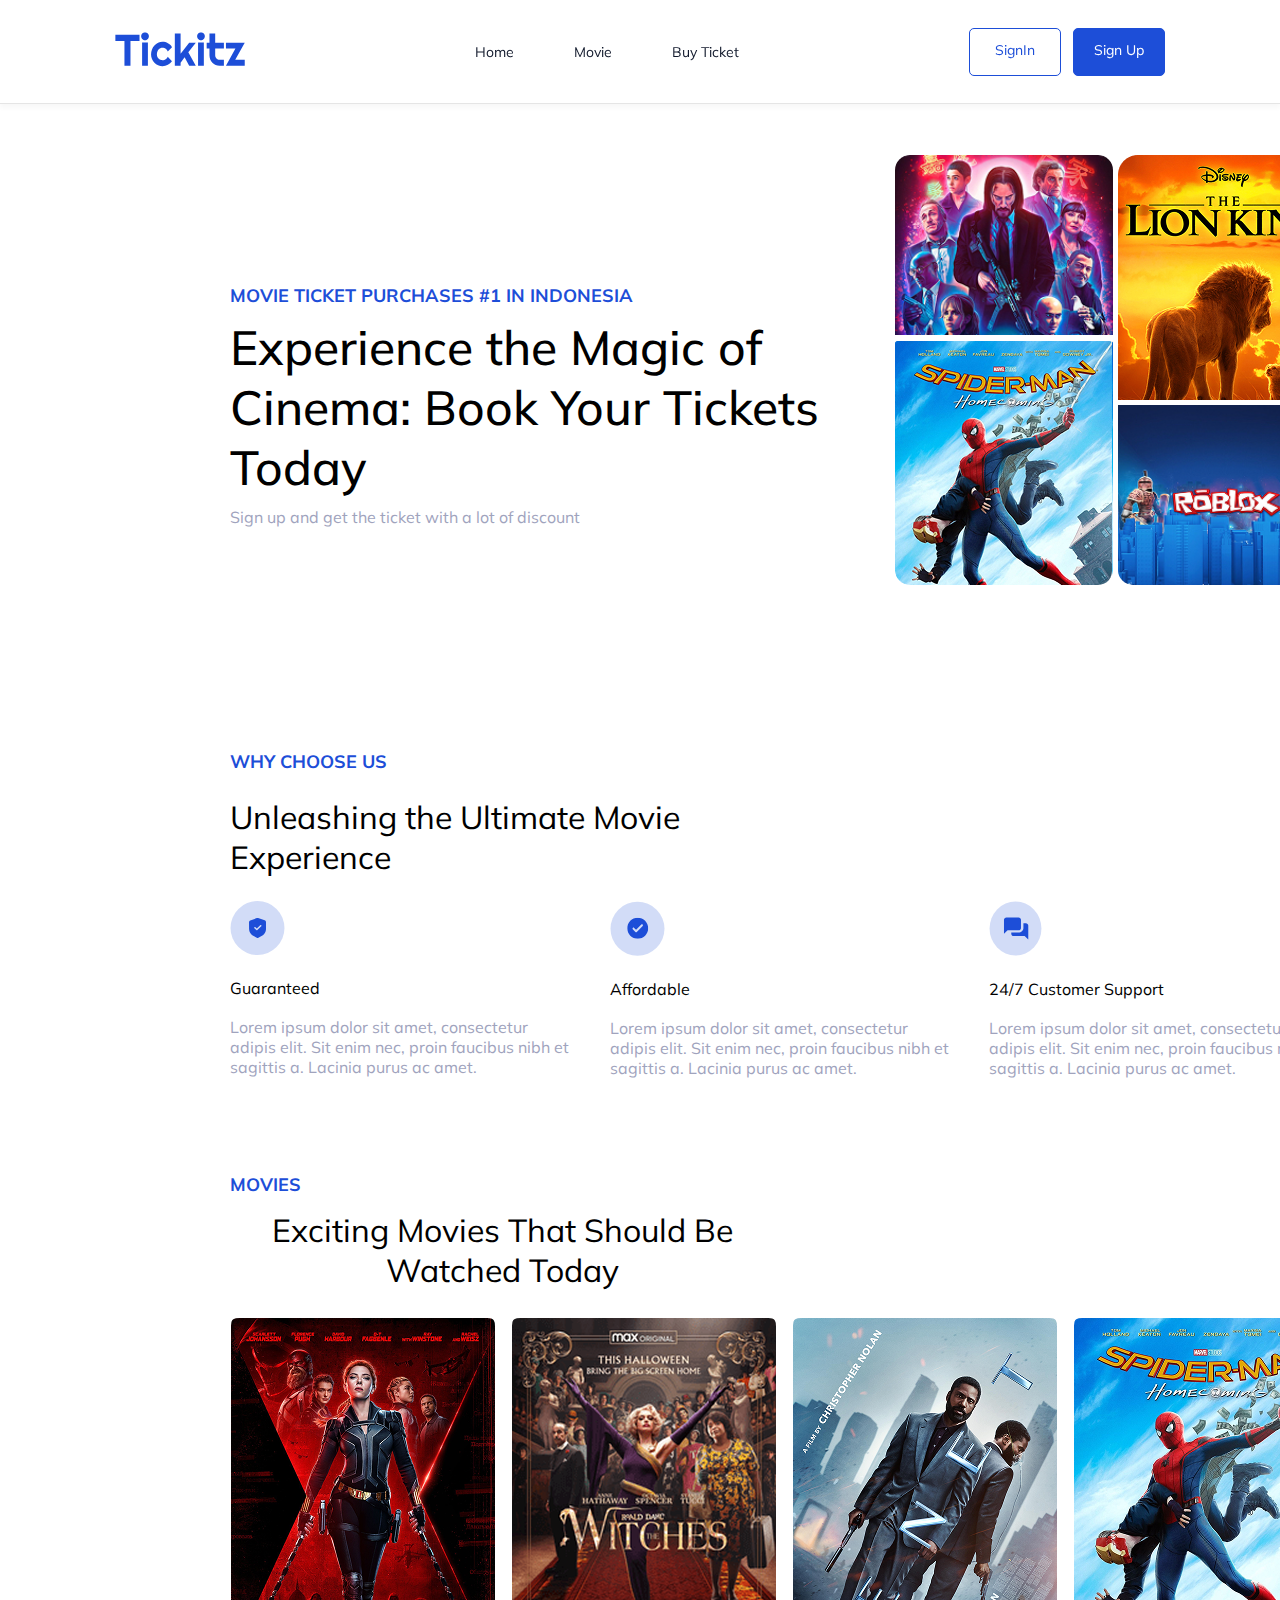
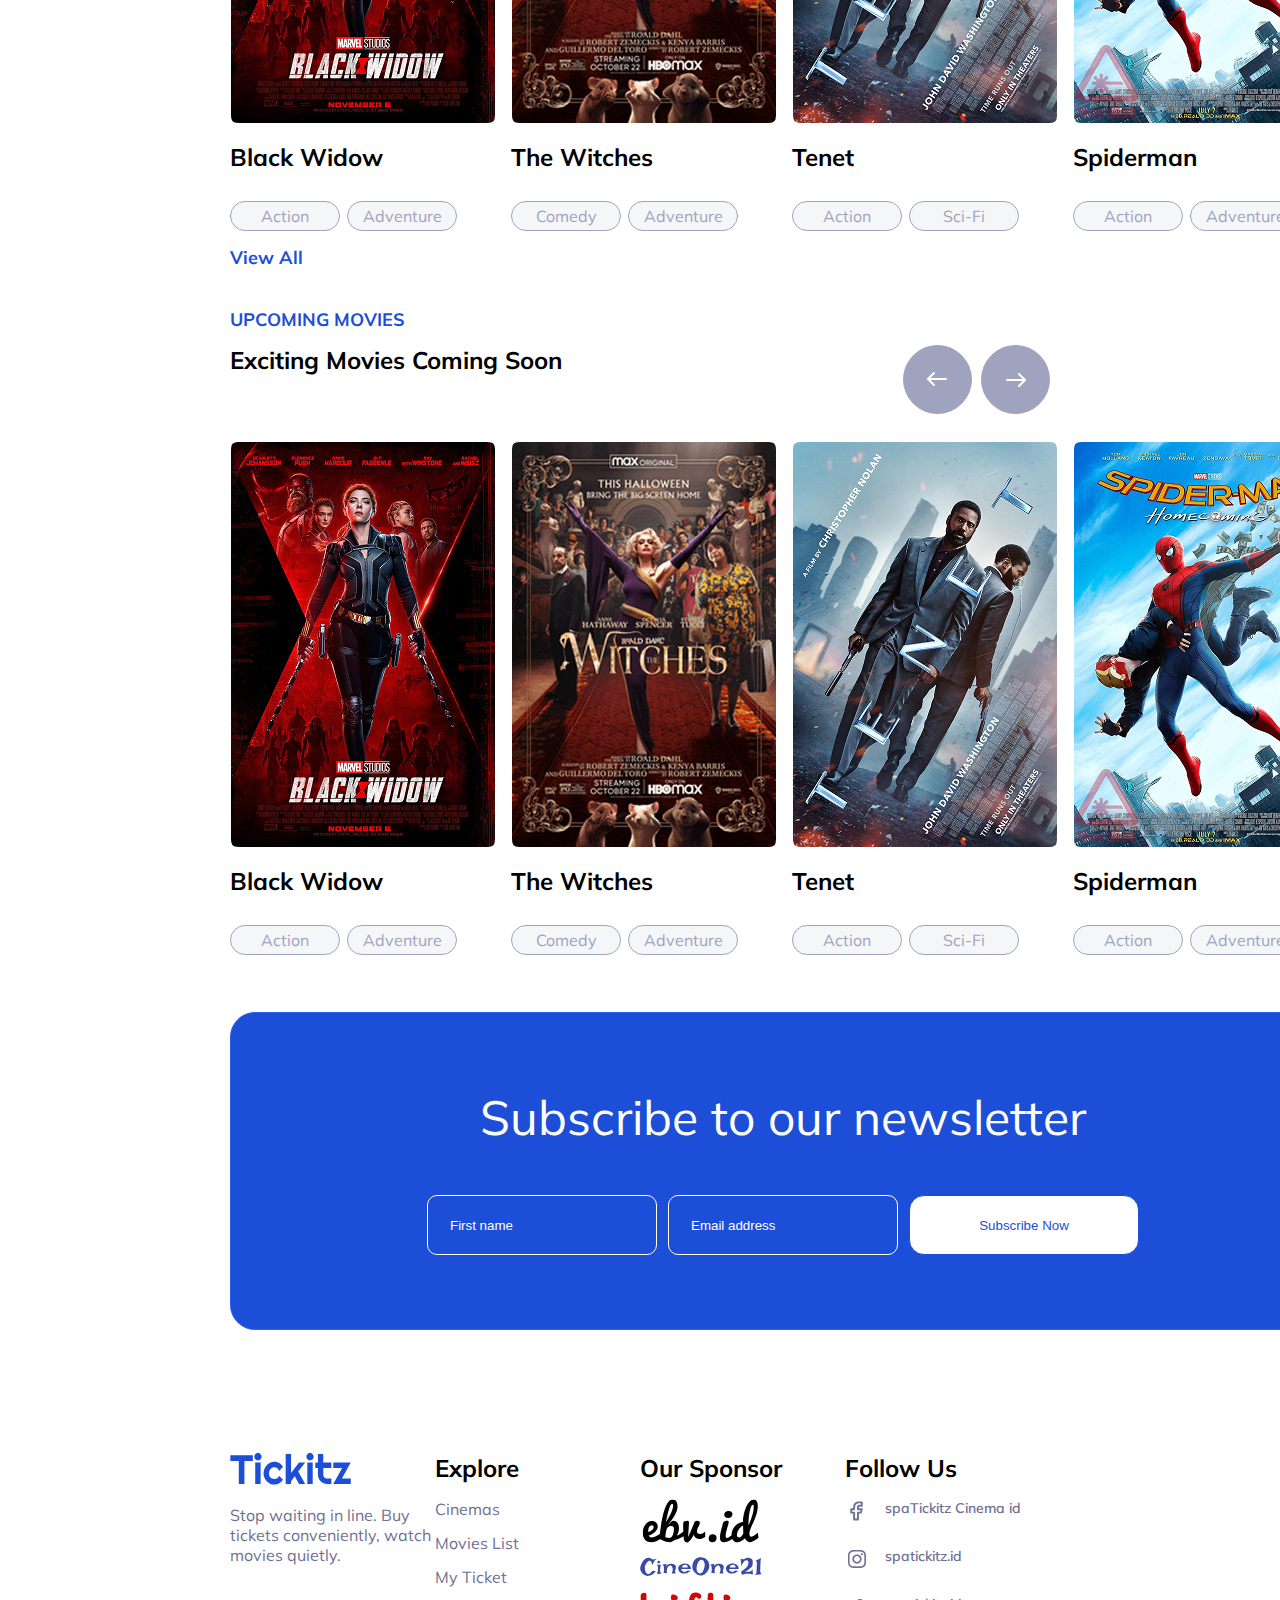
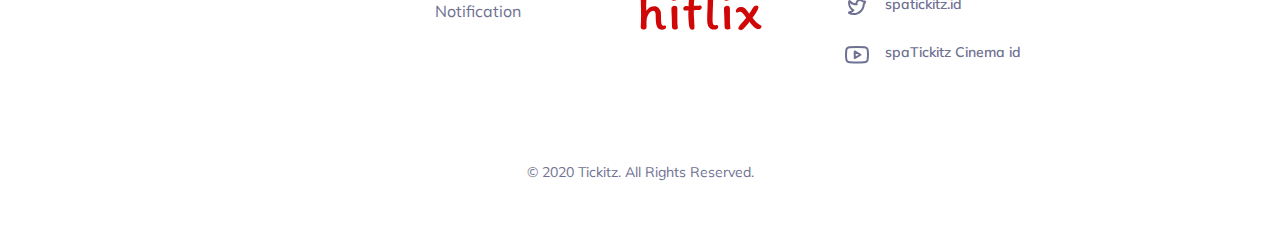
==== commit 5b4110ee: "fix: padding body page" ====
--- a/index.html
+++ b/index.html
@@ -19,7 +19,7 @@
   <body>
     <!-- NAVBAR SECTION START -->
     <nav>
-      <a href="">
+      <a href="./index.html">
         <img src="./assets/svg/tickitz-1.svg" alt="" />
       </a>
       <div>
--- a/index.css
+++ b/index.css
@@ -11,6 +11,10 @@
 
 body {
   font-family: "Mulish", serif;
+}
+
+body > * {
+  padding: 0 230px;
 }
 
 nav {
@@ -93,7 +97,6 @@
   align-items: center;
   gap: 20px;
   width: 1106px;
-  margin-left: 200px;
 }
 
 .hero-section .hero-caption {
@@ -168,7 +171,7 @@
   display: flex;
   flex-direction: column;
   gap: 24px;
-  margin: 95px 0 95px 200px;
+  margin: 95px 0 95px 0;
   width: 1105px;
 }
 
@@ -204,9 +207,8 @@
 .movies {
   display: flex;
   flex-direction: column;
-  align-items: center;
+  align-items: start;
   margin-bottom: 39px;
-  margin-left: 130px;
 }
 
 .movies p:nth-child(1) {
@@ -408,8 +410,7 @@
 .upcomin-movies {
   display: flex;
   flex-direction: column;
-  align-items: flex-start;
-  margin-left: 200px;
+  align-items: start;  
 }
 
 .upcomin-movies p:nth-child(1) {
@@ -422,18 +423,20 @@
 .upcomin-movies > h2 {
   font-size: 32px;
   font-weight: 400;
-  text-align: left;
-  margin-bottom: 28px;
+  text-align: start;
+  /* margin-bottom: 28px; */  
 }
 
 .upcomin-movies > div {
-  display: flex;
-  width: 1105px;
+  display: flex;  
   justify-content: space-between;
   align-items: start;
+  width: 100%;
 }
 
 .upcomin-movies > div .arrows {
+  position: relative;
+  right: 0px;  
   display: flex;
   align-items: center;
   justify-content: center;
@@ -452,11 +455,11 @@
   background-color: var(--secondary-color);
 }
 
-.upcomin-movies > div .arrows a:first-child {  
+.upcomin-movies > div .arrows a:first-child {
   rotate: 180deg;
 }
 
-.upcomin-movies > div .arrows a:hover{
+.upcomin-movies > div .arrows a:hover {
   scale: 1.1;
 }
 
@@ -471,7 +474,6 @@
   width: 1106px;
   height: 318px;
   margin-top: 80px;
-  margin-left: 200px;
   border: 1px solid #2563eb;
   border-radius: 25px;
 }
@@ -503,7 +505,8 @@
 
 .send-email .email-form button {
   border: 1px solid var(--primary-color);
-  width: 218px;
+  height: 60px;
+  width: 230px;
   border-radius: 15px;
   background-color: #fff;
   color: var(--primary-color);
@@ -518,7 +521,6 @@
   display: flex;
   align-items: start;
   justify-content: space-around;
-  margin-left: 130px;
   margin-bottom: 45px;
 }
 
@@ -601,6 +603,10 @@
 */
 
 @media (max-width: 480px) {
+  body > * {
+    padding: 12px;
+  }
+
   /* NAV SECTION */
 
   nav {
@@ -617,7 +623,7 @@
   nav div:nth-child(3) {
     display: none;
   }
-  
+
   nav .burger-menu {
     display: flex;
     flex-direction: column;
@@ -627,17 +633,17 @@
     position: relative;
   }
 
-  nav .burger-menu .line:nth-child(1){
+  nav .burger-menu .line:nth-child(1) {
     position: absolute;
-    border-top: 2px solid black;    
+    border-top: 2px solid black;
     width: 16px;
     height: 2px;
-    display: block;    
-  }
-
-  nav .burger-menu .line:nth-child(2){
+    display: block;
+  }
+
+  nav .burger-menu .line:nth-child(2) {
     position: absolute;
-    border-top: 2px solid black;    
+    border-top: 2px solid black;
     width: 8px;
     height: 2px;
     display: block;
@@ -645,9 +651,9 @@
     right: 8px;
   }
 
-  nav .burger-menu .line:nth-child(3){
+  nav .burger-menu .line:nth-child(3) {
     position: absolute;
-    border-bottom: 2px solid black;    
+    border-bottom: 2px solid black;
     width: 16px;
     height: 2px;
     display: block;
@@ -655,7 +661,7 @@
   }
 
   nav .burger-menu:hover .line:nth-child(1) {
-    transition: 2s;
+    transition: .2s;
     rotate: -45deg;
     transform-origin: top right;
     width: 23px;
@@ -669,7 +675,7 @@
   }
 
   nav .burger-menu:hover .line:nth-child(3) {
-    transition: 2s;
+    transition: .2s;
     rotate: 45deg;
     transform-origin: top right;
     width: 23px;
@@ -710,6 +716,11 @@
 
   /* MOVIE LIST */
 
+  .movies,
+  .upcomin-movies {
+    align-items: center;
+  }
+
   .movies > h2 {
     width: 327px;
   }
@@ -724,6 +735,20 @@
   .upcomin-movies .movie-list {
     overflow: hidden;
     width: 327px;
+    grid-template-rows: 520px;
+  }
+
+  .movies p:nth-child(4) {
+    display: none;
+  }
+
+  .upcomin-movies > div {
+    text-align: center;
+    padding-bottom: 41px;
+  }
+
+  .upcomin-movies > div .arrows {
+    display: none;
   }
 
   /* SEND EMAIL SECTION */
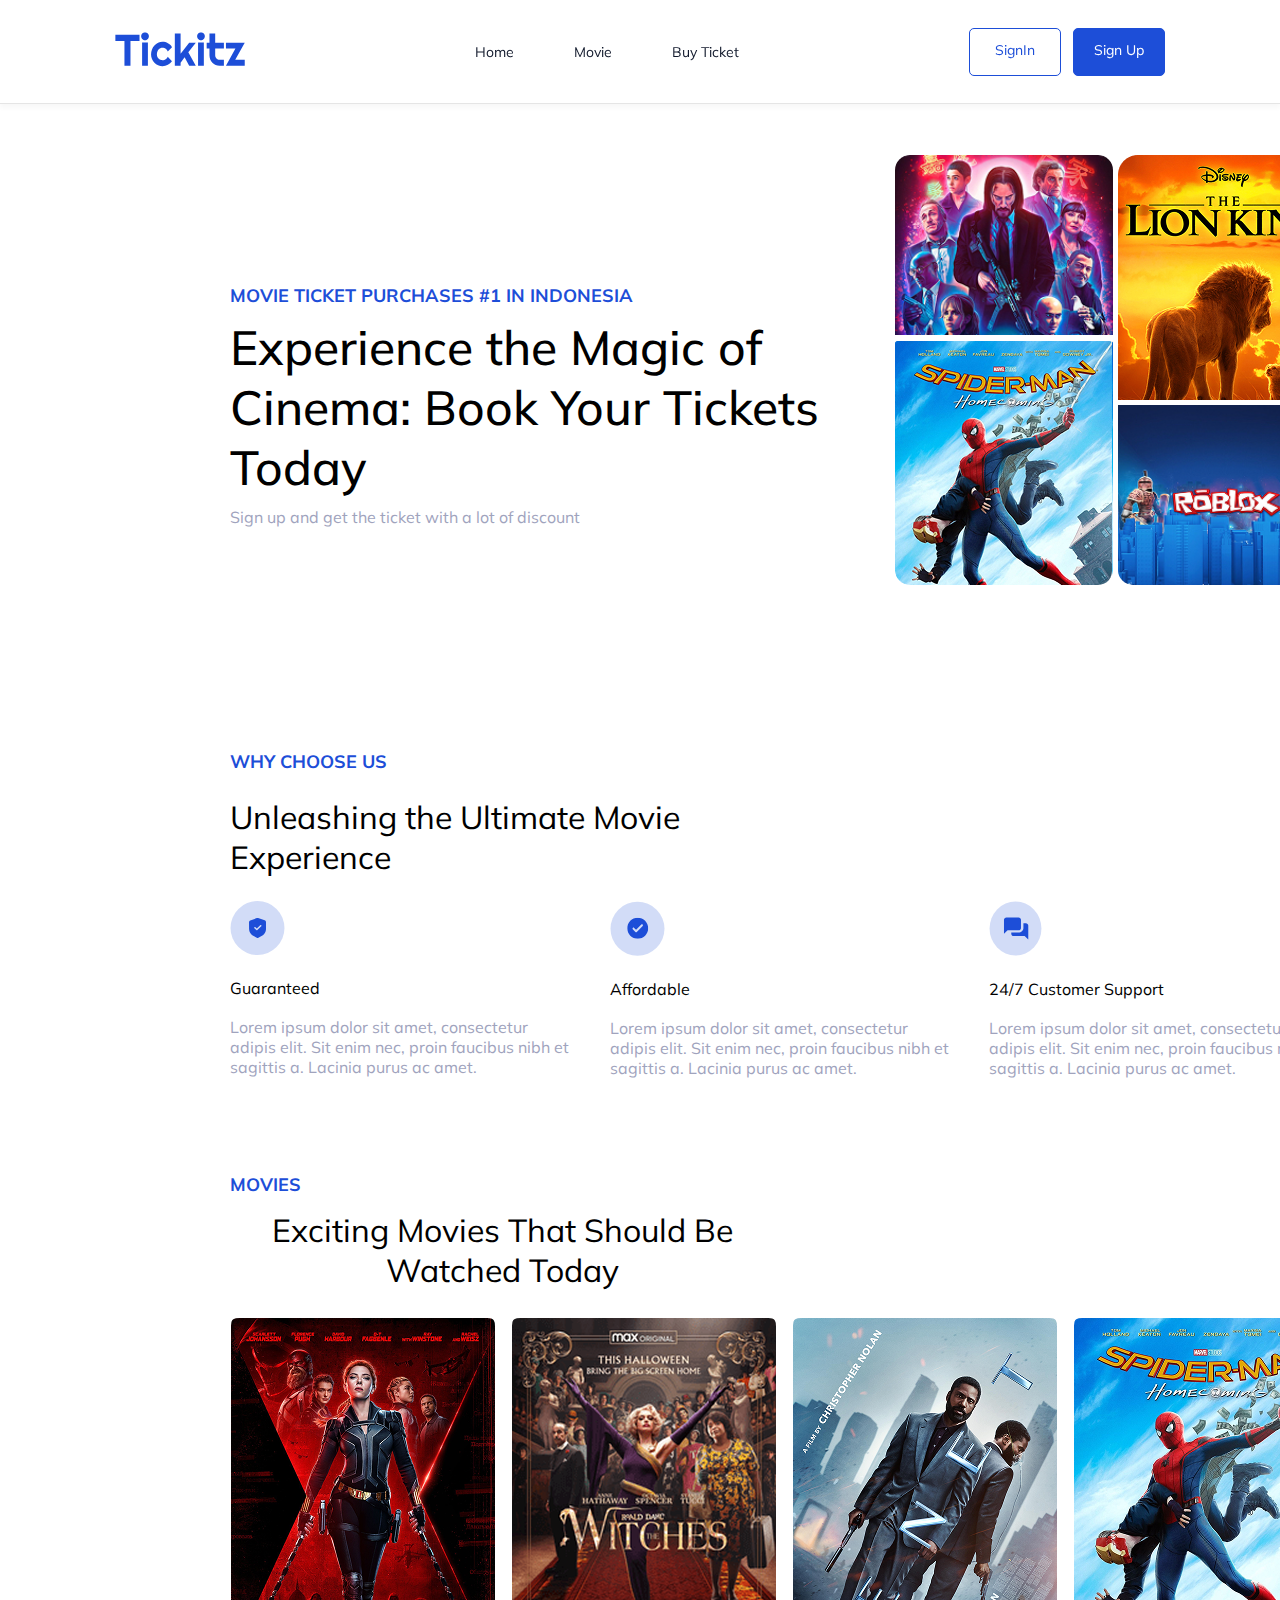
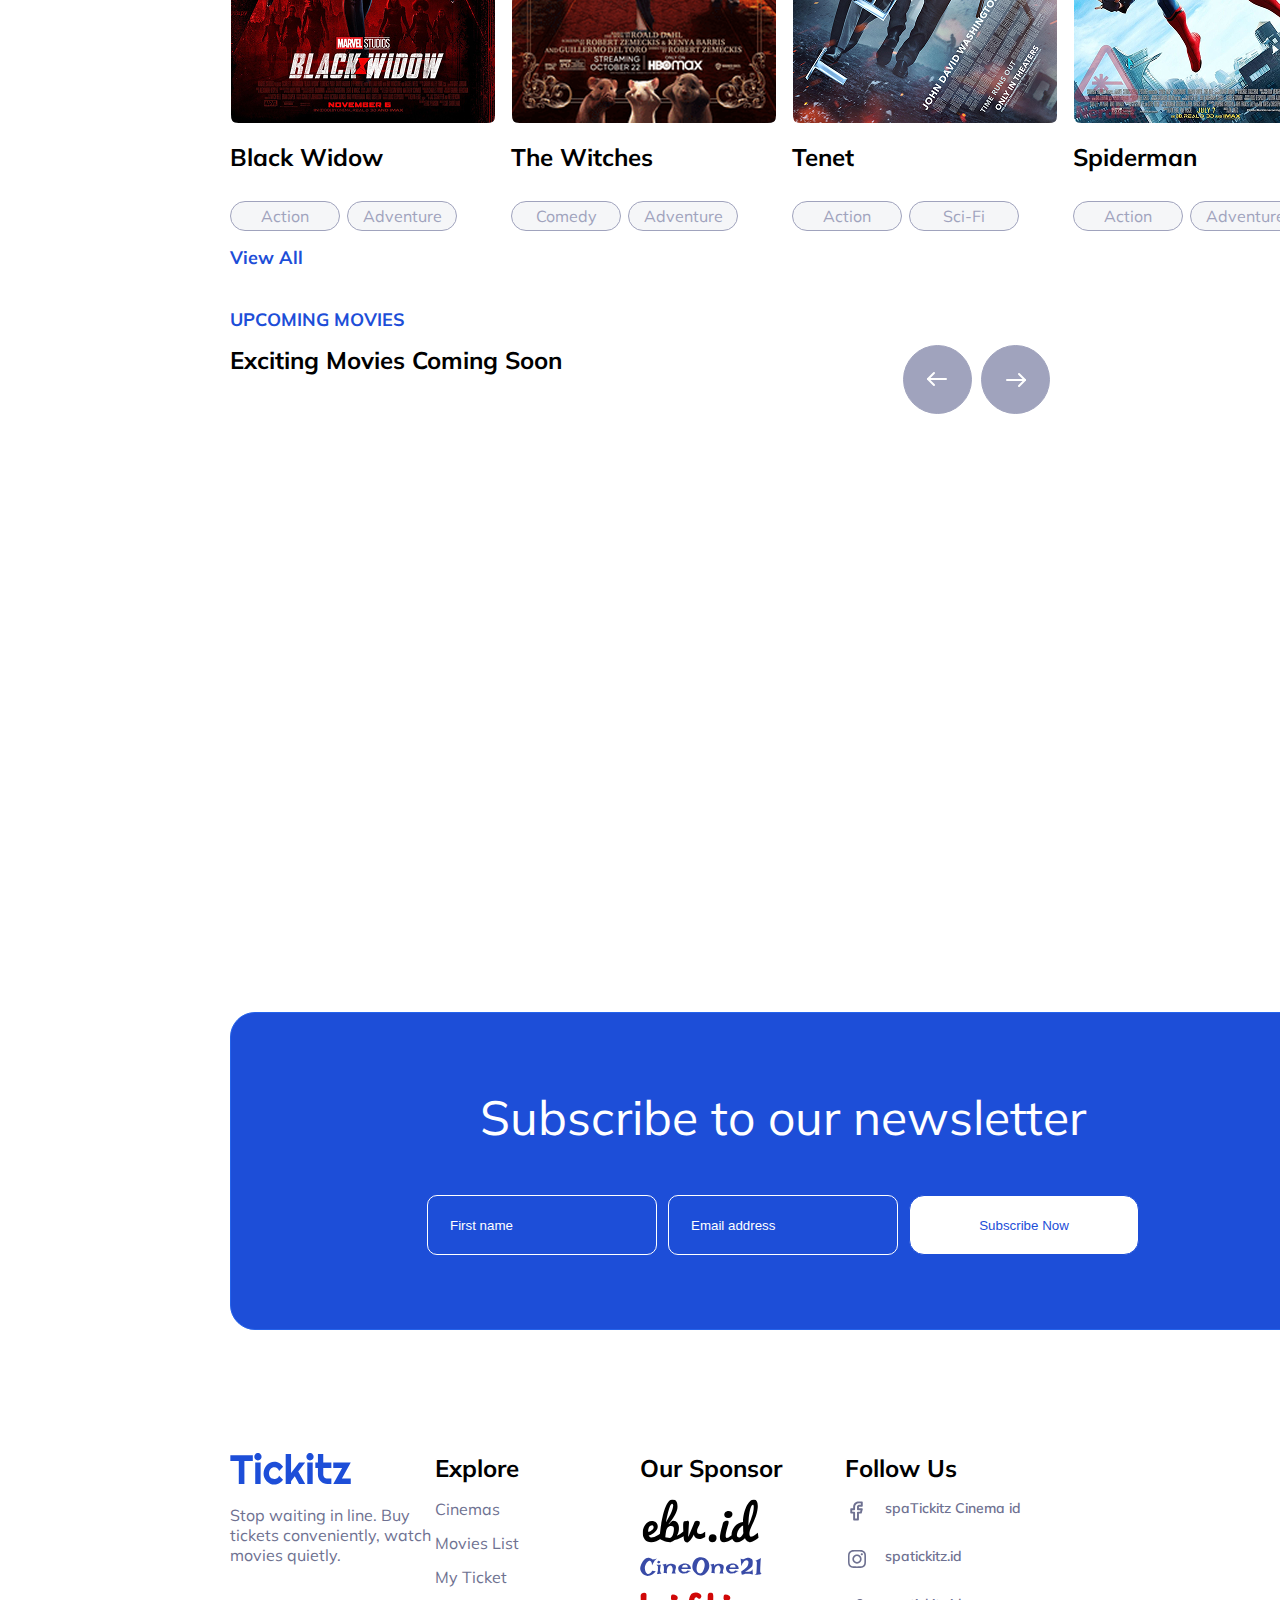
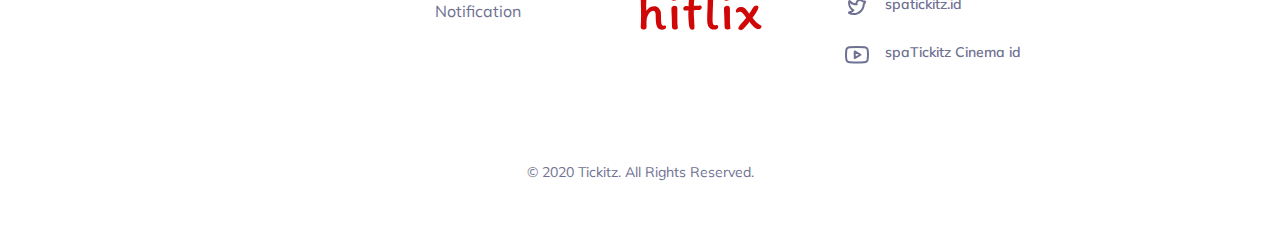
==== commit 7c2e13eb: "add: fetching program" ====
--- a/index.html
+++ b/index.html
@@ -15,6 +15,8 @@
 
     <!-- external css -->
     <link rel="stylesheet" href="./index.css" />
+
+    <script type="module" src="./src/js/index.js"></script>
   </head>
   <body>
     <!-- NAVBAR SECTION START -->
@@ -24,12 +26,12 @@
       </a>
       <div>
         <a href="index.html">Home</a>
-        <a href="./src/movie-list.html">Movie</a>
+        <a href="./src/pages/movie-list.html">Movie</a>
         <a href="">Buy Ticket</a>
       </div>
       <div>
-        <a href=""><div>SignIn</div></a>
-        <a href="./src/register.html"><div>Sign Up</div></a>
+        <a href="./src/pages/signIn.html"><div>SignIn</div></a>
+        <a href="./src/pages/register.html"><div>Sign Up</div></a>
       </div>
       
       <div class="burger-menu">
@@ -355,6 +357,5 @@
         <p>© 2020 Tickitz. All Rights Reserved.</p>
       </footer>
       <!-- FOOTER END  -->
-    </main>
   </body>
 </html>
--- a/index.css
+++ b/index.css
@@ -209,6 +209,7 @@
   flex-direction: column;
   align-items: start;
   margin-bottom: 39px;
+  
 }
 
 .movies p:nth-child(1) {
@@ -619,10 +620,30 @@
     height: 31px;
   }
 
-  nav div:nth-child(2),
-  nav div:nth-child(3) {
+    nav div:nth-child(3) {
     display: none;
   }
+
+  nav div:nth-child(2) {
+    position: relative;
+    top: 150px;
+    display: flex;
+    flex-direction: column;
+    height: 200px;
+    background-color: #fff;
+    width: 100%;
+    justify-content: center;
+    align-items: center;
+    
+    
+  }
+
+  nav div:nth-child(2):a{
+    
+  }
+
+
+
 
   nav .burger-menu {
     display: flex;
@@ -733,7 +754,7 @@
 
   .movies .movie-list,
   .upcomin-movies .movie-list {
-    overflow: hidden;
+    overflow: scroll;
     width: 327px;
     grid-template-rows: 520px;
   }
